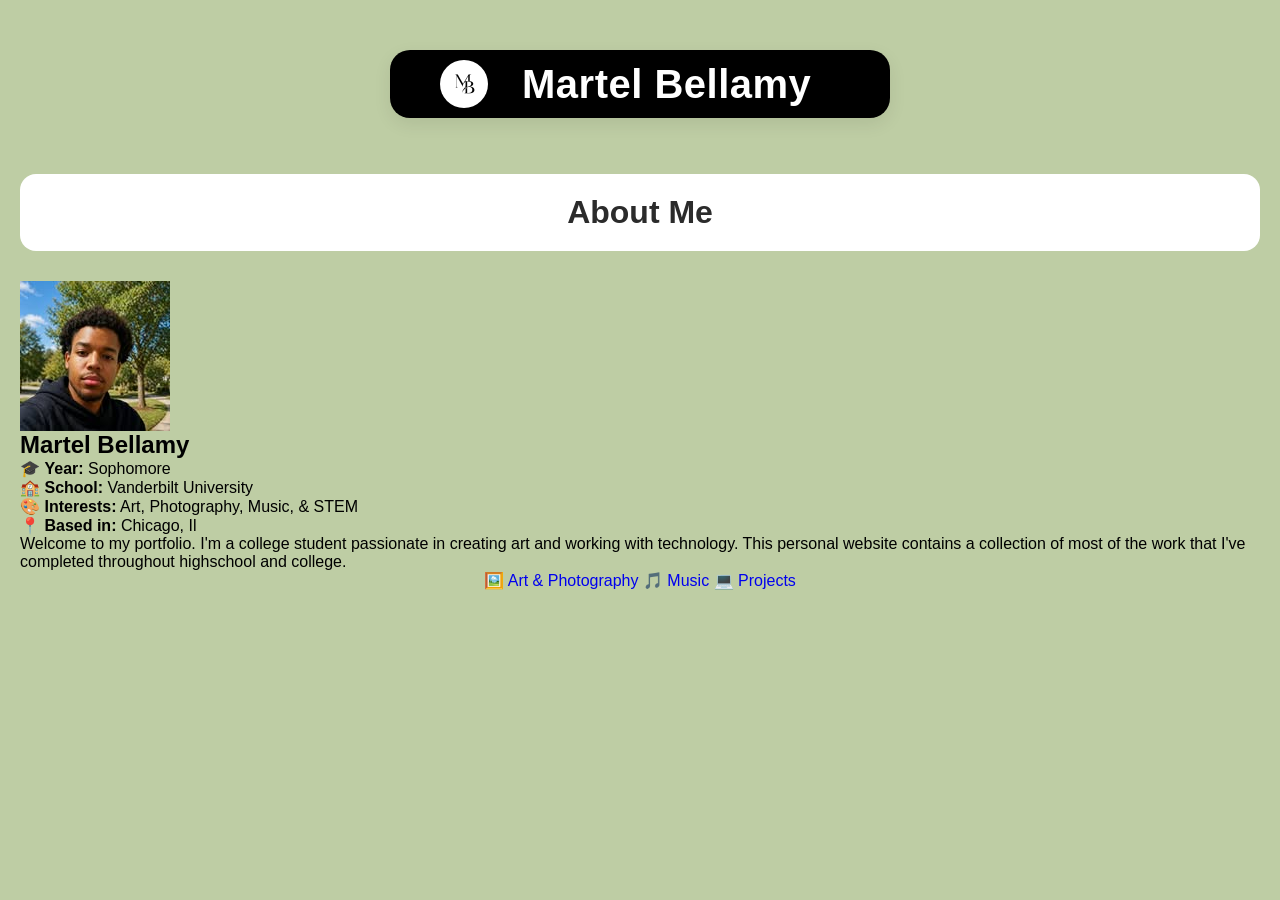
==== index.html @ 8ca3f4ce "Update index.html" ====
<!DOCTYPE html>
<html lang="en">
<head>
    <meta charset="UTF-8">
    <meta name="viewport" content="width=device-width, initial-scale=1.0">
    <title>My first website</title>
    <link rel="stylesheet" href="style.css">
</head>
<body>

    <header class="site-header">
        <div class="section-content header-content">
            <div class="brand-group">
                <a href="#" class="brand">
                    <div class="brand-mark">
                        <img src="/images/Initials.png" alt="Logo">
                    </div>
                    <h2 class="logo-text">Martel Bellamy</h2>
                </a>

                <nav class="navbar">
                    <ul class="nav-menu">
                        <li><a href="index.html" class="nav-link">Home</a></li>
                        <li><a href="art.html" class="nav-link">Art</a></li>
                        <li><a href="music.html" class="nav-link">Music</a></li>
                        <li><a href="stem.html" class="nav-link">Projects</a></li>
                    </ul>
                </nav>
            </div>
        </div>
    </header>

    <main>
        <h1>About Me</h1>

        <div class="about-card">
            <div class="about-photo-wrap">
                <img src="images/pfp.jpg" alt="Martel Bellamy" class="about-photo">
            </div>
            <div class="about-info">
                <h2 class="about-name">Martel Bellamy</h2>
                <ul class="about-facts">
                    <li>
                        <span class="fact-icon">🎓</span>
                        <span><strong>Year:</strong> Sophomore</span>
                    </li>
                    <li>
                        <span class="fact-icon">🏫</span>
                        <span><strong>School:</strong> Vanderbilt University</span>
                    </li>
                    <li>
                        <span class="fact-icon">🎨</span>
                        <span><strong>Interests:</strong> Art, Photography, Music, & STEM</span>
                    </li>
                    <li>
                        <span class="fact-icon">📍</span>
                        <span><strong>Based in:</strong> Chicago, Il</span>
                    </li>
                </ul>
                <p class="about-bio">
                    Welcome to my portfolio. I'm a college student passionate in creating art and working with technology. This personal website contains a collection of most of the work that I've completed throughout highschool and college.
                </p>
            </div>
        </div>

        <div class="about-links">
            <a href="art.html" class="about-pill">🖼️ Art & Photography</a>
            <a href="music.html" class="about-pill">🎵 Music</a>
            <a href="stem.html" class="about-pill">💻 Projects</a>
        </div>

    </main>

    <footer>
        
    </footer>
</body>
</html>
---- style.css ----
* {
    margin: 0;
    padding: 0;
    box-sizing: border-box;
    font-family: Arial, Helvetica, sans-serif;
}

:root {
    /* Colors */
    --white-color: #ffffff;
    --primary-color: #000000;
    --secondary-color: #c3c3c3;
    --header-bg: #f6f1e8;
    --nav-bg: #000000;
    --text-dark: #2b2b2b;
    --text-light: #fff;

    /* Font Sizes */
    --font-size-s: .95rem;
    --font-size-m: 1.12rem;
    --font-size-l: 1.5rem;
    --font-size-xl: 2rem;
    --font-size-xxl: 2.5rem;

    /* Border Radius */
    --border-radius-s: 8px;
    --border-radius-m: 20px;


    --site-max-width: 1300px;
}


/* Website Styles */
ul {
    list-style: none;
}

a {
    text-decoration: none;
}

img {
    display: block;
}

body {
    background: #becda4;
}

.section-content {
    width: min(100%, var(--site-max-width));
    margin: 0 auto;
    padding: 0 20px;
}

.site-header {
    position: sticky;
    top: 0;
    z-index: 1999;
}

.header-content {
    display: flex;
    justify-content: center;
    align-items: center;
    padding: 16px;
    padding-top: 50px;
}

.header-content,
.brand-group,
.brand {
    position: relative;
    z-index: 9999;
}



/*
NAV BAR AND BRAND
*/
.brand-group {
    position: relative;
    display: inline-flex;
    flex-direction: column;
    align-items: center;
    width: 500px;
}

/* Logo Styles */
.brand {
    display: flex;
    align-items: center;
    gap: 14px;
    padding: 10px 16px;
    background: var(--primary-color);
    border-radius: var(--border-radius-m);
    color: var(--text-light);
    box-shadow: 0 6px 18px rgba(0, 0, 0, 0.08);
    width: 100%;
    justify-content: space-between;
    padding-left: 50px;

    transition: transform 0.2s ease, box-shadow 0.2s ease;
    position: relative;
    z-index: 2;
}

.brand:hover {
    transform: translateY(-1px);
    box-shadow: 0 10px 24px rgba(0, 0, 0, 0.12);
}

.brand-mark {
    width: 48px;
    height: 48px;
    border-radius: 50%;
    background: rgb(255, 255, 255);
    display: flex;
    align-items: center;
    justify-content: center;
    overflow: hidden;
    flex-shrink: 0;
}

.brand-mark img {
    width: 32px;
    height: 32px;
    object-fit: contain;
}

.logo-text {
    padding-left: 20px;
    font-size: var(--font-size-xxl);
    font-weight: 700;
    letter-spacing: 0.5px;
    color: var(--text-light);
    white-space: nowrap;
    flex: 1;
}

/* Navigation Menu */
.navbar {
    position: absolute;
    top: calc(100% - 16px);
    left: 0%;
    width: 100%;
    z-index: 1;
}

.nav-menu {
    display: flex;
    flex-direction: column;
    align-items: center;
    gap: 8px;
    margin-top: 0;

    background: var(--nav-bg);
    padding: 22px 12px 12px;
    border-radius: 0 0 var(--border-radius-m) var(--border-radius-m);
    box-shadow: 0 8px 20px rgba(0, 0, 0, 0.15);

    opacity: 0;
    visibility: hidden;
    pointer-events: none;
    transform: translateY(-10px);
    transition: opacity 0.25s ease, transform 0.25s ease, visibility 0s linear 0.25s;
}

/* Nav Bar */
.brand-group:hover .nav-menu,
.brand-group:focus-within .nav-menu {
    opacity: 1;
    visibility: visible;
    pointer-events: auto;
    transform: translateY(0);
    transition-delay: 0s;
}

.nav-menu::before {
    display: none;
    visibility: hidden;
}

.nav-link {
    display: block;
    padding: 10px 16px;
    color: var(--white-color);
    font-size: var(--font-size-l);
    border-radius: 999px;
    justify-content: center;
    align-items: center;
    transition: background 0.25s ease, color 0.25s ease, transform 0.2s ease;
    width: 100%;
    white-space: nowrap;
}

.nav-link:hover {
    background: var(--secondary-color);
    color: var(--text-light);
    transform: translateY(-1px);
}

/* Page Styling */
main {
    padding: 40px 20px;
    display: flex;
    align-items: center;
    flex-direction: column;
}

h1 {
    margin-bottom:30px;
    color: var(--text-dark);
    background-color: #ffffff;
    border-radius: 16px;
    padding: 20px;
    width: min(100%, var(--site-max-width));
    text-align: center;
}

.pdiv {
    width: min(100%, var(--site-max-width));
    margin: 0 auto;
    column-count: 3;
    column-gap: 24px;
    padding: 0 20px;
    z-index: 1;
}

.arts {
    display: inline-block;
    width: 100%;
    margin: 0 0 24px;
    background: #f8f8f8;
    border-radius: 16px;
    padding: 16px;
    box-shadow: 0 4px 12px rgba(0, 0, 0, 0.08);
    break-inside: avoid;
    page-break-inside: avoid;
    transition: filter 0.3s ease;
}

.arts:hover {
    filter: brightness(70%);
}

.arts h3 {
    margin: 0 0 12px;
    color: white;
    font-size: 1.5rem;
    text-align: left;
    background: rgba(0, 0, 0, 0.4);
    padding: 8px 12px;
    border-radius: 8px;
    text-align: center;
}

.photography {
    width: 100%;
    height: auto;
    display: block;
    border-radius: 12px;
}

.artwork {
    width: 100%;
    height: auto;
    display: block;
    border-radius: 12px;
}

/*Light Box */
.lightbox {
    position: fixed;
    inset: 0;
    background: rgba(0, 0, 0, 0.85);
    display: none;
    align-items: center;
    justify-content: center;
    z-index: 2000;
    padding: 20px;
}

.lightbox.active {
    display: flex;
}

.lightbox-image {
    max-width: 80vw;
    max-height: 80vh;
    object-fit: contain;
    border-radius: 12px;
    box-shadow: 0 8px 30px rgba(0, 0, 0, 0.5);
    background: white;
}

.lightbox-image[alt="Upper Lower"] {
    transform: scale(2);
}

.lightbox-close {
    position: absolute;
    top: 20px;
    right: 20px;
    border: none;
    background: rgba(255, 255, 255, 0.15);
    color: white;
    font-size: 2rem;
    width: 44px;
    height: 44px;
    border-radius: 50%;
    cursor: pointer;
    line-height: 1;
}

.lightbox-nav {
    position: absolute;
    top: 50%;
    transform: translateY(-50%);
    border: none;
    background: rgba(255, 255, 255, 0.15);
    color: white;
    font-size: 2.5rem;
    width: 48px;
    height: 48px;
    border-radius: 50%;
    cursor: pointer;
    line-height: 1;
}

.lightbox-prev {
    left: 40px;
}

.lightbox-next {
    right: 40px;
}

.lightbox-close:hover,
.lightbox-nav:hover {
    background: rgba(255, 255, 255, 0.28);
}
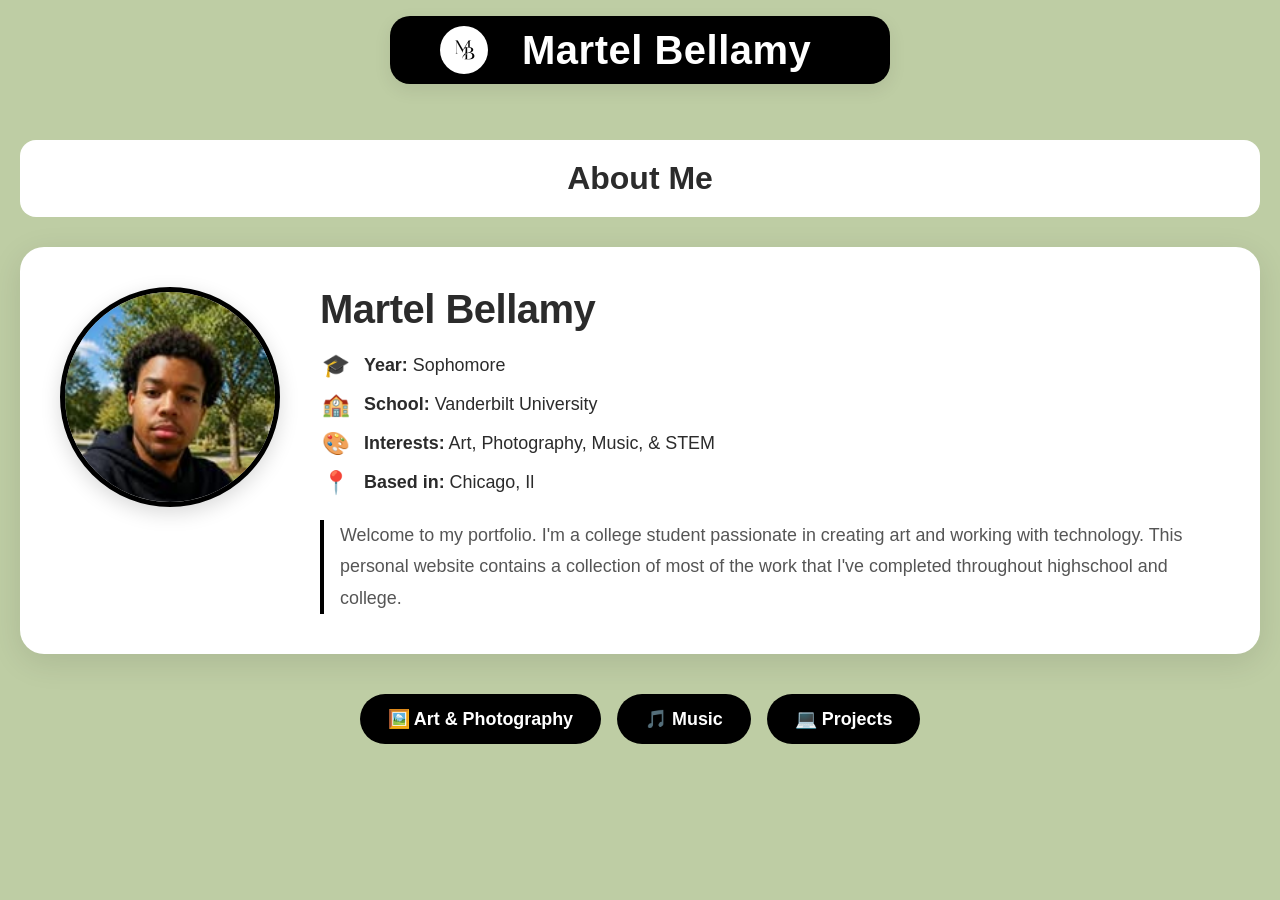
==== commit 304f0c11: "Update index.html" ====
--- a/index.html
+++ b/index.html
@@ -74,5 +74,6 @@
     <footer>
         
     </footer>
+    <script src="script.js"></script>
 </body>
 </html>
--- a/style.css
+++ b/style.css
@@ -58,6 +58,18 @@
     position: sticky;
     top: 0;
     z-index: 1999;
+    overflow: visible; /* keep dropdown visible */
+}
+
+/* Invisible hover-bridge: fills gap between brand pill and dropdown menu */
+.brand-group::after {
+    content: '';
+    position: absolute;
+    top: 100%;
+    left: 0;
+    width: 100%;
+    height: 16px; /* matches the -16px offset of .navbar top */
+    background: transparent;
 }
 
 .header-content {
@@ -65,7 +77,6 @@
     justify-content: center;
     align-items: center;
     padding: 16px;
-    padding-top: 50px;
 }
 
 .header-content,
@@ -74,7 +85,6 @@
     position: relative;
     z-index: 9999;
 }
-
 
 
 /*
@@ -86,6 +96,7 @@
     flex-direction: column;
     align-items: center;
     width: 500px;
+    height: fit-content; /* hover zone = brand pill only, not the dropdown below */
 }
 
 /* Logo Styles */
@@ -147,6 +158,7 @@
     left: 0%;
     width: 100%;
     z-index: 1;
+    pointer-events: none;
 }
 
 .nav-menu {
@@ -168,21 +180,15 @@
     transition: opacity 0.25s ease, transform 0.25s ease, visibility 0s linear 0.25s;
 }
 
-/* Nav Bar */
-.brand-group:hover .nav-menu,
-.brand-group:focus-within .nav-menu {
+.nav-menu.open {
     opacity: 1;
     visibility: visible;
     pointer-events: auto;
     transform: translateY(0);
-    transition-delay: 0s;
-}
-
-.nav-menu::before {
-    display: none;
-    visibility: hidden;
-}
-
+    transition: opacity 0.25s ease, transform 0.25s ease, visibility 0s linear 0s;
+}
+
+/* Nav Bar — only reveal when hovering the brand pill (brand-group height = brand pill only) */
 .nav-link {
     display: block;
     padding: 10px 16px;
@@ -341,4 +347,122 @@
 .lightbox-close:hover,
 .lightbox-nav:hover {
     background: rgba(255, 255, 255, 0.28);
-}+}
+
+/* =====================
+   ABOUT / INDEX PAGE
+   ===================== */
+
+.about-card {
+    display: flex;
+    gap: 40px;
+    align-items: flex-start;
+    background: #ffffff;
+    border-radius: 24px;
+    padding: 40px;
+    width: min(100%, var(--site-max-width));
+    box-shadow: 0 8px 32px rgba(0,0,0,0.10);
+    margin-bottom: 32px;
+}
+
+.about-photo-wrap {
+    flex-shrink: 0;
+    width: 220px;
+    height: 220px;
+    border-radius: 50%;
+    overflow: hidden;
+    border: 5px solid var(--primary-color);
+    box-shadow: 0 6px 20px rgba(0,0,0,0.15);
+    background: var(--secondary-color);
+}
+
+.about-photo {
+    width: 100%;
+    height: 100%;
+    object-fit: cover;
+}
+
+.about-info {
+    flex: 1;
+}
+
+.about-name {
+    font-size: var(--font-size-xxl);
+    font-weight: 800;
+    color: var(--text-dark);
+    margin-bottom: 20px;
+    letter-spacing: -0.5px;
+}
+
+.about-facts {
+    list-style: none;
+    display: flex;
+    flex-direction: column;
+    gap: 12px;
+    margin-bottom: 24px;
+}
+
+.about-facts li {
+    display: flex;
+    align-items: center;
+    gap: 12px;
+    font-size: var(--font-size-m);
+    color: var(--text-dark);
+}
+
+.fact-icon {
+    font-size: 1.4rem;
+    width: 32px;
+    text-align: center;
+    flex-shrink: 0;
+}
+
+.about-bio {
+    font-size: var(--font-size-m);
+    color: #555;
+    line-height: 1.75;
+    border-left: 4px solid var(--primary-color);
+    padding-left: 16px;
+}
+
+.about-links {
+    display: flex;
+    gap: 16px;
+    flex-wrap: wrap;
+    justify-content: center;
+    margin-top: 8px;
+    z-index: 2;
+}
+
+.about-pill {
+    display: inline-block;
+    padding: 14px 28px;
+    background: var(--primary-color);
+    color: var(--text-light);
+    border-radius: 999px;
+    font-size: var(--font-size-m);
+    font-weight: 600;
+    transition: transform 0.2s ease, background 0.2s ease;
+}
+
+.about-pill:hover {
+    transform: translateY(-3px);
+    background: #333;
+}
+
+@media (max-width: 640px) {
+    .about-card {
+        flex-direction: column;
+        align-items: center;
+        text-align: center;
+        padding: 28px 20px;
+    }
+
+    .about-facts li {
+        justify-content: center;
+    }
+
+    .about-bio {
+        text-align: left;
+    }
+}
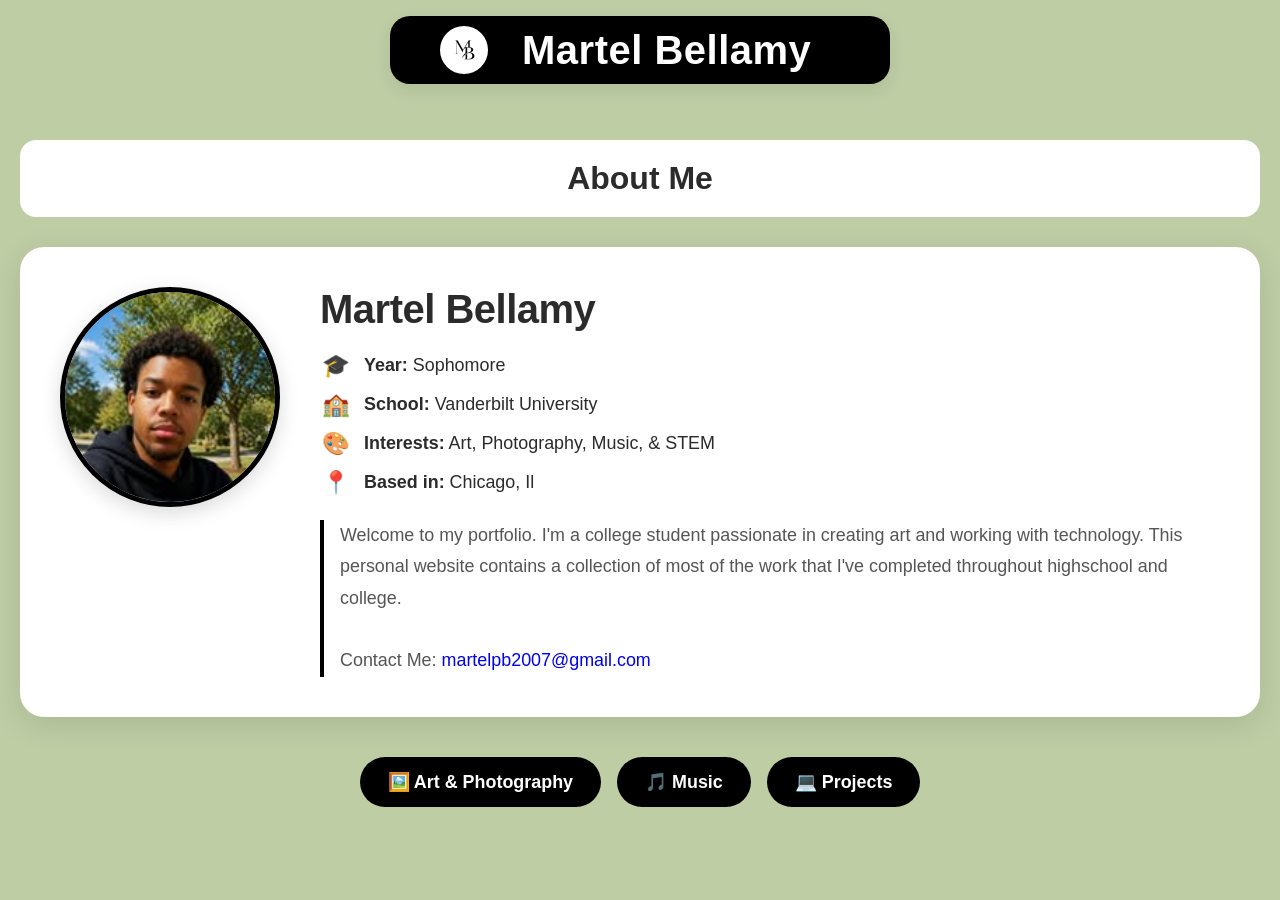
==== commit 5b542500: "Update index.html" ====
--- a/index.html
+++ b/index.html
@@ -11,12 +11,12 @@
     <header class="site-header">
         <div class="section-content header-content">
             <div class="brand-group">
-                <a href="#" class="brand">
+                <span class="brand">
                     <div class="brand-mark">
                         <img src="/images/Initials.png" alt="Logo">
                     </div>
                     <h2 class="logo-text">Martel Bellamy</h2>
-                </a>
+                </span>
 
                 <nav class="navbar">
                     <ul class="nav-menu">
@@ -59,6 +59,8 @@
                 </ul>
                 <p class="about-bio">
                     Welcome to my portfolio. I'm a college student passionate in creating art and working with technology. This personal website contains a collection of most of the work that I've completed throughout highschool and college.
+
+                    <br><br>Contact Me: <a href="mailto:martelpb2007@gmail.com" target="_blank" title="Send an email">martelpb2007@gmail.com</a>
                 </p>
             </div>
         </div>
--- a/style.css
+++ b/style.css
@@ -42,6 +42,8 @@
 
 img {
     display: block;
+    max-width: 100%;
+    height: auto;
 }
 
 body {
@@ -95,7 +97,7 @@
     display: inline-flex;
     flex-direction: column;
     align-items: center;
-    width: 500px;
+    width: min(100%, 500px);
     height: fit-content; /* hover zone = brand pill only, not the dropdown below */
 }
 
@@ -143,12 +145,13 @@
 
 .logo-text {
     padding-left: 20px;
-    font-size: var(--font-size-xxl);
+    font-size: clamp(1.1rem, 4vw, 2.5rem);
     font-weight: 700;
     letter-spacing: 0.5px;
     color: var(--text-light);
-    white-space: nowrap;
+    white-space: normal;
     flex: 1;
+    line-height: 1.1;
 }
 
 /* Navigation Menu */
@@ -193,7 +196,7 @@
     display: block;
     padding: 10px 16px;
     color: var(--white-color);
-    font-size: var(--font-size-l);
+    font-size: clamp(1rem, 3.5vw, 1.5rem);
     border-radius: 999px;
     justify-content: center;
     align-items: center;
@@ -227,6 +230,7 @@
 }
 
 .pdiv {
+    column-count: 3;
     width: min(100%, var(--site-max-width));
     margin: 0 auto;
     column-count: 3;
@@ -300,10 +304,6 @@
     border-radius: 12px;
     box-shadow: 0 8px 30px rgba(0, 0, 0, 0.5);
     background: white;
-}
-
-.lightbox-image[alt="Upper Lower"] {
-    transform: scale(2);
 }
 
 .lightbox-close {
@@ -443,6 +443,7 @@
     font-size: var(--font-size-m);
     font-weight: 600;
     transition: transform 0.2s ease, background 0.2s ease;
+    text-align: center;
 }
 
 .about-pill:hover {
@@ -466,3 +467,141 @@
         text-align: left;
     }
 }
+
+
+/* ===== Mobile / tablet responsive fixes ===== */
+
+/* Tablet */
+@media (max-width: 900px) {
+    .pdiv {
+        column-count: 2;
+        column-gap: 18px;
+        padding: 0 16px;
+    }
+
+    .about-card {
+        padding: 28px;
+        gap: 24px;
+    }
+}
+
+/* Phone */
+@media (max-width: 640px) {
+    .section-content {
+        padding: 0 12px;
+    }
+
+    .header-content {
+        padding: 10px 12px;
+    }
+
+    .site-header {
+        z-index: 999;
+    }
+
+    .brand-group {
+        width: 100%;
+    }
+
+    .brand {
+        padding: 10px 12px;
+        padding-left: 14px;
+        gap: 10px;
+    }
+
+    .brand-mark {
+        width: 40px;
+        height: 40px;
+    }
+
+    .brand-mark img {
+        width: 26px;
+        height: 26px;
+    }
+
+    .logo-text {
+        font-size: 1.05rem;
+        padding-left: 0;
+    }
+
+    .navbar {
+        width: 100%;
+    }
+
+    .nav-menu {
+        width: 100%;
+        padding: 16px 10px 10px;
+        gap: 6px;
+    }
+
+    .nav-link {
+        width: 100%;
+        padding: 12px 14px;
+        font-size: 1rem;
+    }
+
+    main {
+        padding: 24px 12px 32px;
+    }
+
+    h1 {
+        padding: 14px;
+        font-size: 1.3rem;
+        margin-bottom: 18px;
+    }
+
+    .pdiv {
+        column-count: 1;
+        padding: 0 12px;
+        column-gap: 0;
+    }
+
+    .arts {
+        margin-bottom: 18px;
+        padding: 12px;
+    }
+
+    .arts h3 {
+        font-size: 1.05rem;
+        padding: 7px 10px;
+    }
+
+    .about-links {
+        flex-direction: column;
+        width: 100%;
+        gap: 12px;
+        margin-top: 18px;
+    }
+
+    .about-pill {
+        width: 100%;
+        padding: 14px 18px;
+    }
+
+    .about-card {
+        flex-direction: column;
+        align-items: center;
+        text-align: center;
+        padding: 22px 16px;
+        gap: 18px;
+    }
+
+    .about-photo-wrap {
+        width: 160px;
+        height: 160px;
+    }
+
+    .about-name {
+        font-size: 1.8rem;
+    }
+
+    .about-facts li {
+        justify-content: center;
+        font-size: 1rem;
+    }
+
+    .about-bio {
+        font-size: 1rem;
+        text-align: left;
+    }
+}
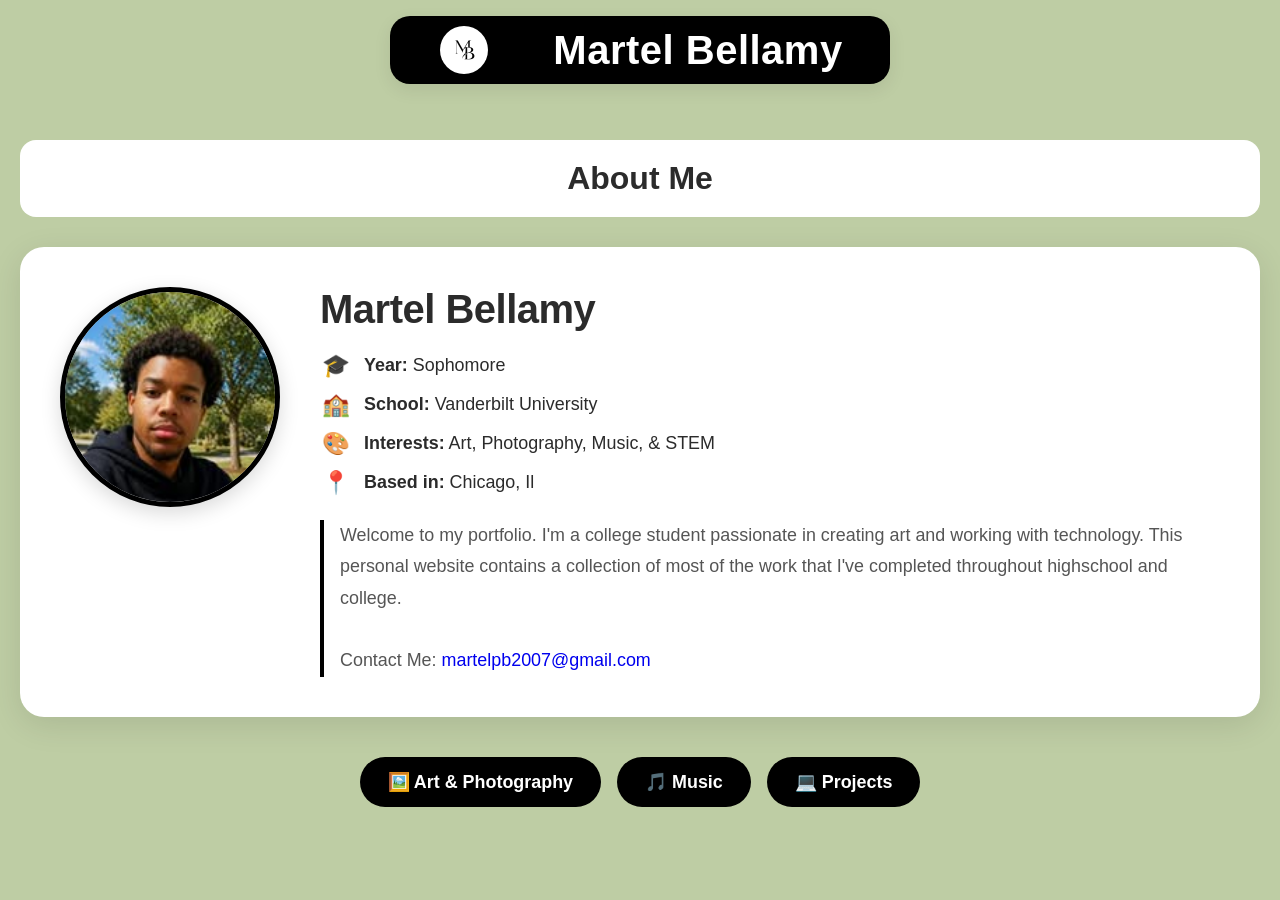
==== commit 3688ef42: "Update index.html" ====
--- a/index.html
+++ b/index.html
@@ -11,12 +11,12 @@
     <header class="site-header">
         <div class="section-content header-content">
             <div class="brand-group">
-                <span class="brand">
+                <button type="button" class="brand" aria-expanded="false">
                     <div class="brand-mark">
                         <img src="/images/Initials.png" alt="Logo">
                     </div>
                     <h2 class="logo-text">Martel Bellamy</h2>
-                </span>
+                </button>
 
                 <nav class="navbar">
                     <ul class="nav-menu">
--- a/style.css
+++ b/style.css
@@ -118,6 +118,12 @@
     transition: transform 0.2s ease, box-shadow 0.2s ease;
     position: relative;
     z-index: 2;
+
+    border: none;
+    cursor: pointer;
+    touch-action: manipulation;
+    appearance: none;
+    -webkit-appearance: none;
 }
 
 .brand:hover {
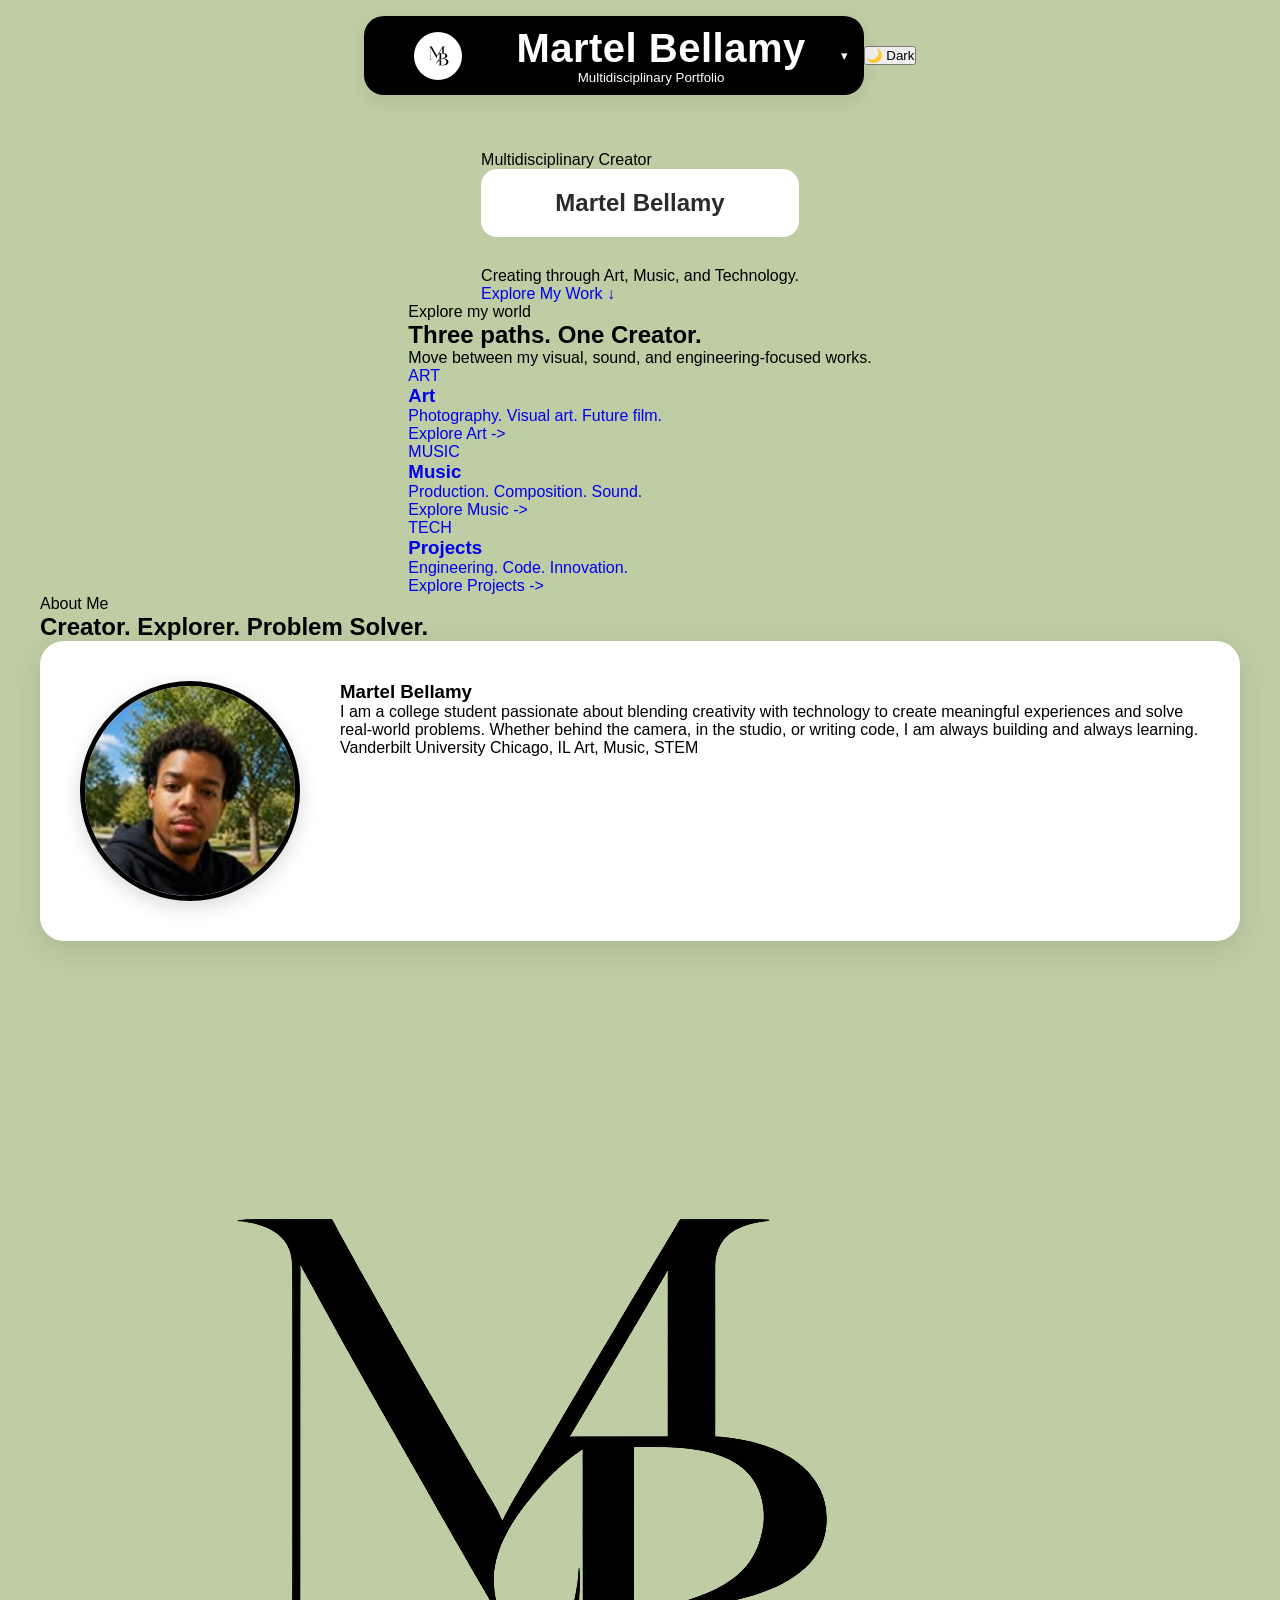
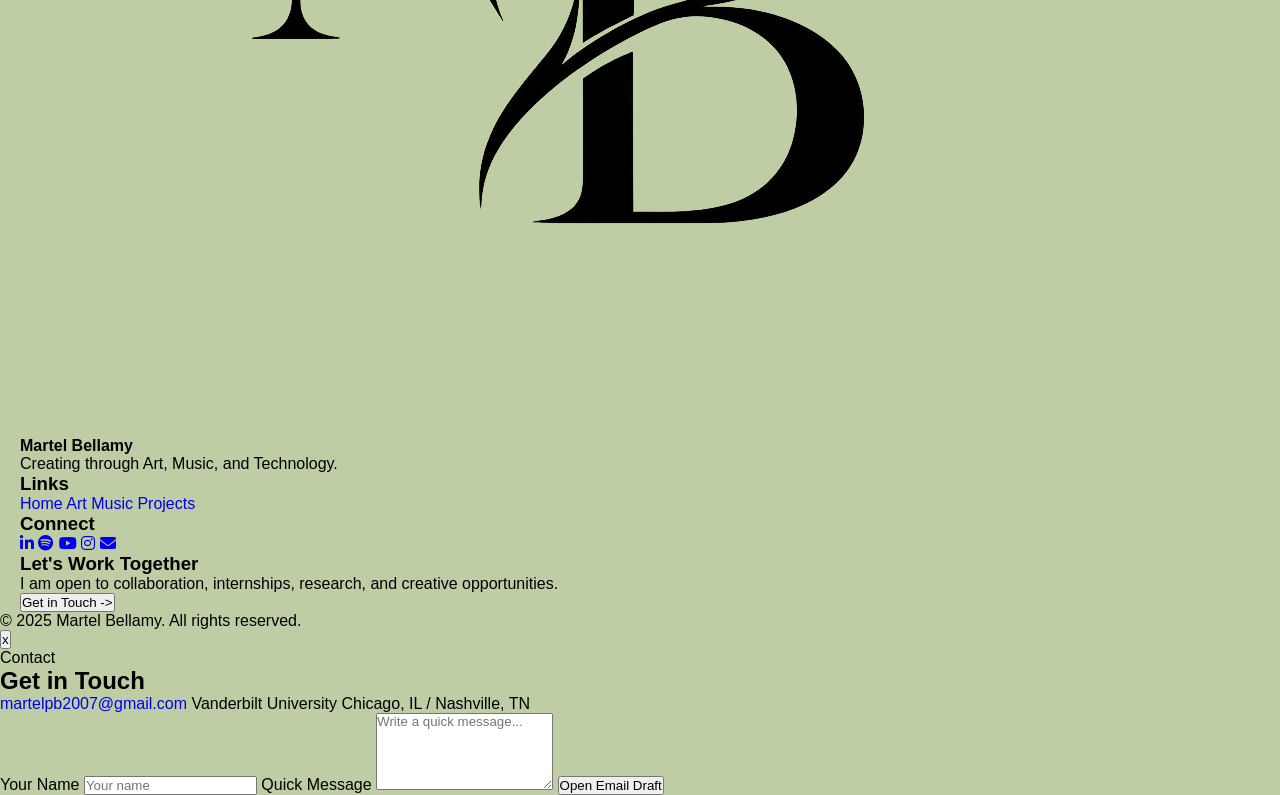
==== commit b1464d4e: "Update index.html" ====
--- a/index.html
+++ b/index.html
@@ -3,79 +3,216 @@
 <head>
     <meta charset="UTF-8">
     <meta name="viewport" content="width=device-width, initial-scale=1.0">
-    <title>My first website</title>
+    <title>Martel Bellamy | Portfolio</title>
     <link rel="stylesheet" href="style.css">
+    <link rel="stylesheet" href="https://cdnjs.cloudflare.com/ajax/libs/font-awesome/6.5.2/css/all.min.css">
 </head>
-<body>
+<body class="home-page">
 
     <header class="site-header">
         <div class="section-content header-content">
             <div class="brand-group">
-                <button type="button" class="brand" aria-expanded="false">
+                <button type="button" class="brand" aria-expanded="false" aria-label="Open site navigation">
                     <div class="brand-mark">
-                        <img src="/images/Initials.png" alt="Logo">
-                    </div>
-                    <h2 class="logo-text">Martel Bellamy</h2>
+                        <img src="images/Initials.png" alt="Martel Bellamy logo">
+                    </div>
+                    <span class="brand-copy">
+                        <span class="logo-text">Martel Bellamy</span>
+                        <span class="brand-subtext">Multidisciplinary Portfolio</span>
+                    </span>
+                    <span class="brand-chevron" aria-hidden="true">▾</span>
                 </button>
 
-                <nav class="navbar">
+                <nav class="navbar" aria-label="Primary navigation">
                     <ul class="nav-menu">
                         <li><a href="index.html" class="nav-link">Home</a></li>
-                        <li><a href="art.html" class="nav-link">Art</a></li>
-                        <li><a href="music.html" class="nav-link">Music</a></li>
+                        <li class="nav-family"><a href="art.html" class="nav-link">Art</a><div class="nav-supplements"><a href="visual-library.html">Visual Library</a><a href="film-library.html">Films</a></div></li>
+                        <li class="nav-family"><a href="music.html" class="nav-link">Music</a><div class="nav-supplements"><a href="music-library.html">Library</a><a href="music-videos.html">Videos</a></div></li>
                         <li><a href="stem.html" class="nav-link">Projects</a></li>
                     </ul>
                 </nav>
             </div>
+
+            <div class="header-actions">
+                <button type="button" id="themeToggle" class="theme-toggle" aria-label="Toggle dark mode" aria-pressed="false">
+                    <span class="theme-toggle-icon" aria-hidden="true">🌙</span>
+                    <span class="theme-toggle-text">Dark</span>
+                </button>
+            </div>
         </div>
     </header>
 
-    <main>
-        <h1>About Me</h1>
-
-        <div class="about-card">
-            <div class="about-photo-wrap">
-                <img src="images/pfp.jpg" alt="Martel Bellamy" class="about-photo">
-            </div>
-            <div class="about-info">
-                <h2 class="about-name">Martel Bellamy</h2>
-                <ul class="about-facts">
-                    <li>
-                        <span class="fact-icon">🎓</span>
-                        <span><strong>Year:</strong> Sophomore</span>
-                    </li>
-                    <li>
-                        <span class="fact-icon">🏫</span>
-                        <span><strong>School:</strong> Vanderbilt University</span>
-                    </li>
-                    <li>
-                        <span class="fact-icon">🎨</span>
-                        <span><strong>Interests:</strong> Art, Photography, Music, & STEM</span>
-                    </li>
-                    <li>
-                        <span class="fact-icon">📍</span>
-                        <span><strong>Based in:</strong> Chicago, Il</span>
-                    </li>
-                </ul>
-                <p class="about-bio">
-                    Welcome to my portfolio. I'm a college student passionate in creating art and working with technology. This personal website contains a collection of most of the work that I've completed throughout highschool and college.
-
-                    <br><br>Contact Me: <a href="mailto:martelpb2007@gmail.com" target="_blank" title="Send an email">martelpb2007@gmail.com</a>
-                </p>
+    <main class="home-main">
+        <section class="home-hero" id="hero" aria-label="Portfolio introduction">
+            <div class="hero-bg" aria-hidden="true">
+                <span class="hero-orb orb-one"></span>
+                <span class="hero-orb orb-two"></span>
+                <span class="hero-orb orb-three"></span>
+            </div>
+
+            <div class="hero-inner section-content reveal-on-scroll">
+                <p class="hero-eyebrow">Multidisciplinary Creator</p>
+                <h1 class="hero-title">Martel Bellamy</h1>
+                <p class="hero-tagline">Creating through <span>Art</span>, <span>Music</span>, and <span>Technology</span>.</p>
+                <a href="#featured-pathways" class="hero-button">Explore My Work <span aria-hidden="true">↓</span></a>
+            </div>
+        </section>
+
+        <section class="home-section pathway-section" id="featured-pathways">
+            <div class="section-content compact-center reveal-on-scroll">
+                <p class="section-kicker">Explore my world</p>
+                <h2 class="section-title">Three paths. One Creator.</h2>
+                <p class="section-intro">Move between my visual, sound, and engineering-focused works.</p>
+
+                <div class="pathway-grid">
+                    <a class="pathway-card art-card" href="art.html">
+                        <div class="pathway-image"></div>
+                        <span class="card-icon">ART</span>
+                        <h3>Art</h3>
+                        <p>Photography. Visual art. Future film.</p>
+                        <span class="pathway-link">Explore Art -></span>
+                    </a>
+
+                    <a class="pathway-card music-card" href="music.html">
+                        <div class="pathway-image"></div>
+                        <span class="card-icon">MUSIC</span>
+                        <h3>Music</h3>
+                        <p>Production. Composition. Sound.</p>
+                        <span class="pathway-link">Explore Music -></span>
+                    </a>
+
+                    <a class="pathway-card project-card" href="stem.html">
+                        <div class="pathway-image"></div>
+                        <span class="card-icon">TECH</span>
+                        <h3>Projects</h3>
+                        <p>Engineering. Code. Innovation.</p>
+                        <span class="pathway-link">Explore Projects -></span>
+                    </a>
+                </div>
+
+                <!-- <div class="featured-work">
+                    <p class="section-kicker">Featured Work</p>
+                    <div class="featured-grid">
+                        <a class="feature-tile photo-feature" href="art.html">
+                            <span>Featured Photo</span>
+                            <strong>Golden Turn</strong>
+                        </a>
+                        <a class="feature-tile music-feature" href="music.html">
+                            <span>Featured Track</span>
+                            <strong>Coming Soon</strong>
+                        </a>
+                        <a class="feature-tile project-feature" href="stem.html">
+                            <span>Featured Project</span>
+                            <strong>Portfolio Website</strong>
+                        </a>
+                    </div>
+                </div> -->
+            </div>
+        </section>
+
+        <section class="home-section about-section" id="about">
+            <div class="section-content compact-center reveal-on-scroll">
+                <p class="section-kicker">About Me</p>
+                <h2 class="section-title">Creator. Explorer. Problem Solver.</h2>
+                <div class="about-card cinematic-card">
+                    <div class="about-photo-wrap">
+                        <img src="images/pfp.jpg" alt="Martel Bellamy" class="about-photo">
+                    </div>
+                    <div class="about-info">
+                        <h3>Martel Bellamy</h3>
+                        <p>I am a college student passionate about blending creativity with technology to create meaningful experiences and solve real-world problems. Whether behind the camera, in the studio, or writing code, I am always building and always learning.</p>
+                        <div class="about-facts-row">
+                            <span>Vanderbilt University</span>
+                            <span>Chicago, IL</span>
+                            <span>Art, Music, STEM</span>
+                        </div>
+                    </div>
+                </div>
+            </div>
+        </section>
+    </main>
+
+    <footer class="site-footer">
+        <div class="section-content footer-grid">
+            <div class="footer-brand">
+                <div class="footer-logo-row">
+                    <img src="images/Initials.png" alt="Martel Bellamy logo">
+                    <strong>Martel Bellamy</strong>
+                </div>
+                <p>Creating through Art, Music, and Technology.</p>
+            </div>
+
+            <div class="footer-column">
+                <h3>Links</h3>
+                <a href="index.html">Home</a>
+                <a href="art.html">Art</a>
+                <a href="music.html">Music</a>
+                <a href="stem.html">Projects</a>
+            </div>
+
+            <div class="footer-column">
+                <h3>Connect</h3>
+                <div class="social-lineup" aria-label="Social media links">
+                    <!-- <a href="#" class="social-icon" data-social="BandLab" aria-label="BandLab">
+                        <i class="fa-solid fa-wave-square" aria-hidden="true"></i>
+                    </a> -->
+                    <a href="https://www.linkedin.com/in/martelbellamy/" class="social-icon" data-social="LinkedIn" aria-label="LinkedIn">
+                        <i class="fa-brands fa-linkedin-in" aria-hidden="true"></i>
+                    </a>
+                    <a href="https://open.spotify.com/user/31jhhdififpmprruqsgvi52bbqtm" class="social-icon" data-social="Spotify" aria-label="Spotify">
+                        <i class="fa-brands fa-spotify" aria-hidden="true"></i>
+                    </a>
+                    <!-- <a href="#" class="social-icon" data-social="SoundCloud" aria-label="SoundCloud">
+                        <i class="fa-brands fa-soundcloud" aria-hidden="true"></i>
+                    </a> -->
+                    <a href="https://www.youtube.com/@tarrouz3r7" class="social-icon" data-social="YouTube" aria-label="YouTube">
+                        <i class="fa-brands fa-youtube" aria-hidden="true"></i>
+                    </a>
+                    <!-- <a href="#" class="social-icon" data-social="Bandcamp" aria-label="Bandcamp">
+                        <i class="fa-brands fa-bandcamp" aria-hidden="true"></i>
+                    </a> -->
+                    <a href="https://www.instagram.com/mteezy07.02/" class="social-icon" data-social="Instagram" aria-label="Instagram">
+                        <i class="fa-brands fa-instagram" aria-hidden="true"></i>
+                    </a>
+                    <!-- <a href="#" class="social-icon" data-social="GitHub" aria-label="GitHub">
+                        <i class="fa-brands fa-github" aria-hidden="true"></i>
+                    </a> -->
+                    <a href="mailto:martelpb2007@gmail.com" class="social-icon" data-social="Email" aria-label="Email">
+                        <i class="fa-solid fa-envelope" aria-hidden="true"></i>
+                    </a>
+                </div>
+            </div>
+
+            <div class="footer-column footer-contact">
+                <h3>Let's Work Together</h3>
+                <p>I am open to collaboration, internships, research, and creative opportunities.</p>
+                <button type="button" class="text-link-button" data-open-contact>Get in Touch -></button>
             </div>
         </div>
-
-        <div class="about-links">
-            <a href="art.html" class="about-pill">🖼️ Art & Photography</a>
-            <a href="music.html" class="about-pill">🎵 Music</a>
-            <a href="stem.html" class="about-pill">💻 Projects</a>
-        </div>
-
-    </main>
-
-    <footer>
-        
+        <p class="footer-bottom">© 2025 Martel Bellamy. All rights reserved.</p>
     </footer>
+
+    <div class="contact-modal" id="contactModal" aria-hidden="true">
+        <div class="contact-backdrop" data-close-contact></div>
+        <section class="contact-dialog" role="dialog" aria-modal="true" aria-labelledby="contactTitle">
+            <button type="button" class="modal-close" data-close-contact aria-label="Close contact box">x</button>
+            <p class="section-kicker">Contact</p>
+            <h2 id="contactTitle">Get in Touch</h2>
+            <div class="contact-list">
+                <a href="mailto:martelpb2007@gmail.com">martelpb2007@gmail.com</a>
+                <span>Vanderbilt University</span>
+                <span>Chicago, IL / Nashville, TN</span>
+            </div>
+            <form class="quick-email-form" id="quickEmailForm">
+                <label for="emailName">Your Name</label>
+                <input id="emailName" name="name" type="text" placeholder="Your name">
+                <label for="emailMessage">Quick Message</label>
+                <textarea id="emailMessage" name="message" rows="5" placeholder="Write a quick message..."></textarea>
+                <button type="submit" class="modal-send">Open Email Draft</button>
+            </form>
+        </section>
+    </div>
+
     <script src="script.js"></script>
 </body>
 </html>
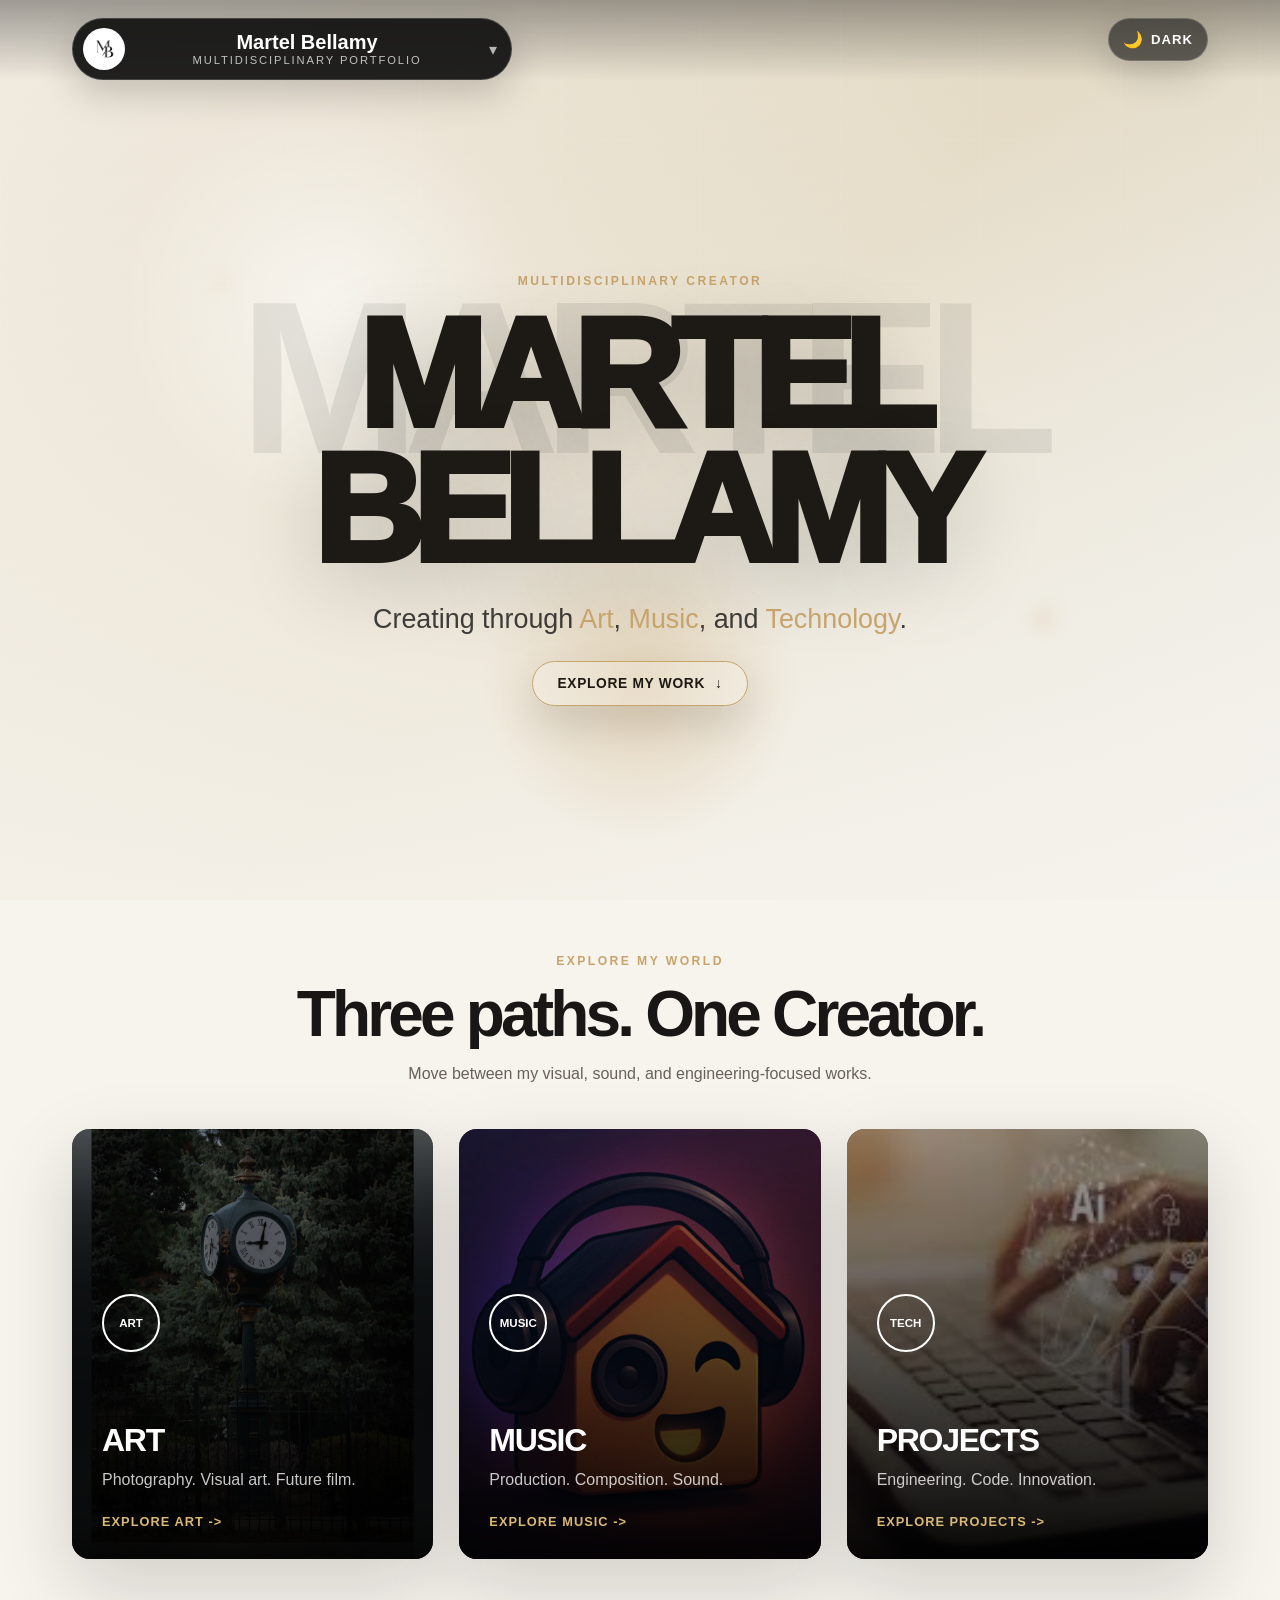
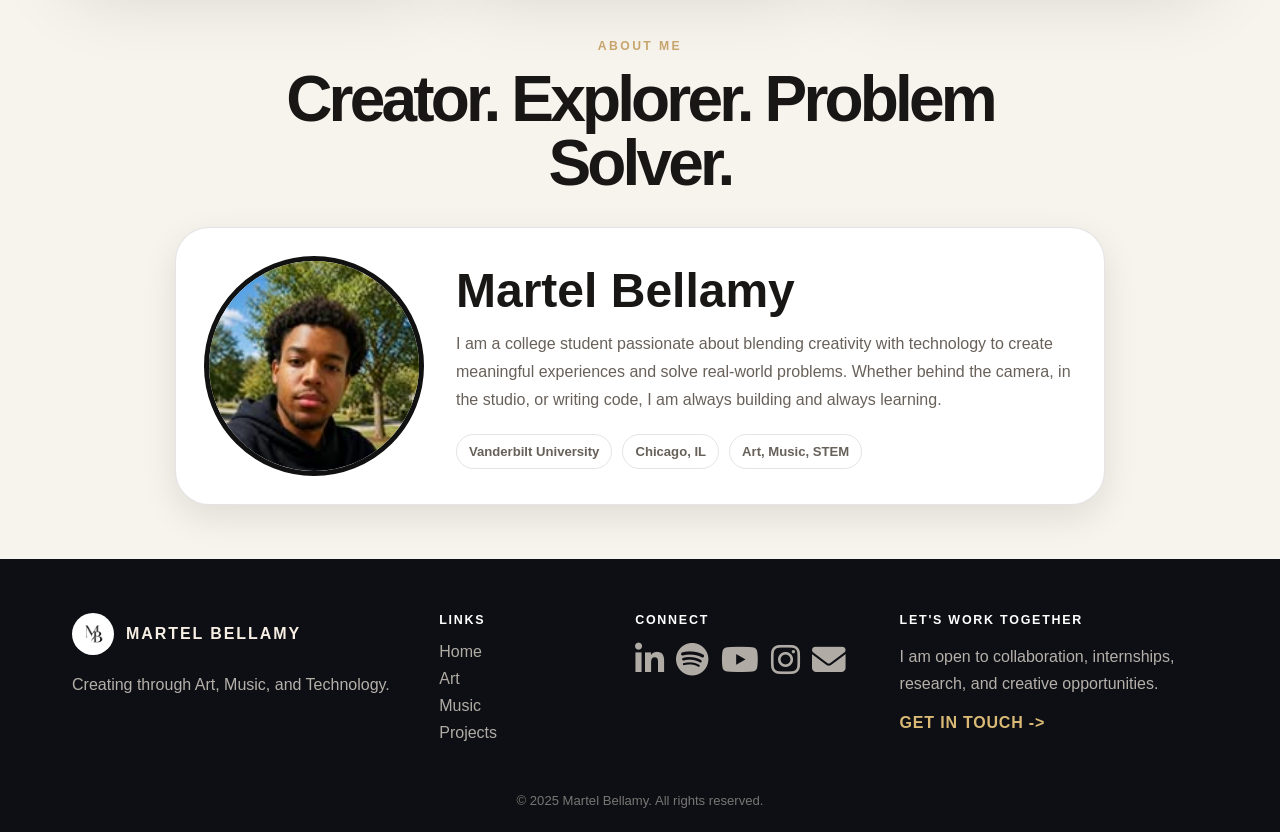
==== commit a746f27b: "Update index.html" ====
--- a/index.html
+++ b/index.html
@@ -156,28 +156,28 @@
                     <!-- <a href="#" class="social-icon" data-social="BandLab" aria-label="BandLab">
                         <i class="fa-solid fa-wave-square" aria-hidden="true"></i>
                     </a> -->
-                    <a href="https://www.linkedin.com/in/martelbellamy/" class="social-icon" data-social="LinkedIn" aria-label="LinkedIn">
+                    <a href="https://www.linkedin.com/in/martelbellamy/" target="_blank" class="social-icon" data-social="LinkedIn" aria-label="LinkedIn">
                         <i class="fa-brands fa-linkedin-in" aria-hidden="true"></i>
                     </a>
-                    <a href="https://open.spotify.com/user/31jhhdififpmprruqsgvi52bbqtm" class="social-icon" data-social="Spotify" aria-label="Spotify">
+                    <a href="https://open.spotify.com/user/31jhhdififpmprruqsgvi52bbqtm" target="_blank" class="social-icon" data-social="Spotify" aria-label="Spotify">
                         <i class="fa-brands fa-spotify" aria-hidden="true"></i>
                     </a>
                     <!-- <a href="#" class="social-icon" data-social="SoundCloud" aria-label="SoundCloud">
                         <i class="fa-brands fa-soundcloud" aria-hidden="true"></i>
                     </a> -->
-                    <a href="https://www.youtube.com/@tarrouz3r7" class="social-icon" data-social="YouTube" aria-label="YouTube">
+                    <a href="https://www.youtube.com/@tarrouz3r7" target="_blank" class="social-icon" data-social="YouTube" aria-label="YouTube">
                         <i class="fa-brands fa-youtube" aria-hidden="true"></i>
                     </a>
                     <!-- <a href="#" class="social-icon" data-social="Bandcamp" aria-label="Bandcamp">
                         <i class="fa-brands fa-bandcamp" aria-hidden="true"></i>
                     </a> -->
-                    <a href="https://www.instagram.com/mteezy07.02/" class="social-icon" data-social="Instagram" aria-label="Instagram">
+                    <a href="https://www.instagram.com/mteezy07.02/" target="_blank" class="social-icon" data-social="Instagram" aria-label="Instagram">
                         <i class="fa-brands fa-instagram" aria-hidden="true"></i>
                     </a>
                     <!-- <a href="#" class="social-icon" data-social="GitHub" aria-label="GitHub">
                         <i class="fa-brands fa-github" aria-hidden="true"></i>
                     </a> -->
-                    <a href="mailto:martelpb2007@gmail.com" class="social-icon" data-social="Email" aria-label="Email">
+                    <a href="mailto:martelpb2007@gmail.com" target="_blank" class="social-icon" data-social="Email" aria-label="Email">
                         <i class="fa-solid fa-envelope" aria-hidden="true"></i>
                     </a>
                 </div>
--- a/style.css
+++ b/style.css
@@ -2,612 +2,2383 @@
     margin: 0;
     padding: 0;
     box-sizing: border-box;
+}
+
+:root {
+    --bg: #f7f4ee;
+    --bg-2: #fffaf0;
+    --surface: #ffffff;
+    --surface-soft: #f0ebe2;
+    --text: #191716;
+    --text-muted: #68615a;
+    --muted: #706a62;
+    --line: rgba(25, 23, 22, 0.12);
+    --charcoal: #111111;
+    --gold: #c7a46c;
+    --blue: #6b8ba4;
+    --green: #7bc7ad;
+    --pink: #c7669b;
+    --deep: #0d0f14;
+    --accent: #6b8ba4;
+    --accent-2: #c7a46c;
+    --accent-3: #77d3b5;
+    --border: rgba(35, 35, 35, 0.12);
+    --shadow: 0 28px 80px rgba(12, 10, 8, 0.16);
+    --soft-shadow: 0 12px 34px rgba(12, 10, 8, 0.11);
+    --shadow-soft: 0 12px 34px rgba(20, 18, 14, 0.10);
+    --brand-pill: #101010;
+    --brand-pill-text: #ffffff;
+    --site-max-width: 1180px;
+    --radius-s: 14px;
+    --radius-m: 22px;
+    --radius-l: 34px;
+}
+
+html[data-theme="dark"] {
+    --bg: #0c0f14;
+    --bg-2: #121722;
+    --surface: #141923;
+    --surface-soft: #1c2430;
+    --text: #f5f0e8;
+    --text-muted: #b7b0a6;
+    --muted: #a9a196;
+    --line: rgba(245, 240, 232, 0.12);
+    --gold: #d2b277;
+    --blue: #87afc8;
+    --green: #83d2bb;
+    --pink: #d778aa;
+    --charcoal: #f4efe6;
+    --deep: #07090d;
+    --border: rgba(255, 255, 255, 0.12);
+    --shadow: 0 28px 90px rgba(0, 0, 0, 0.42);
+    --soft-shadow: 0 12px 40px rgba(0, 0, 0, 0.32);
+    --brand-pill: #f5f0e8;
+    --brand-pill-text: #111111;
+}
+
+html { scroll-behavior: smooth; }
+
+body {
+    min-height: 100vh;
+    background: var(--bg);
+    color: var(--text);
     font-family: Arial, Helvetica, sans-serif;
-}
-
-:root {
-    /* Colors */
-    --white-color: #ffffff;
-    --primary-color: #000000;
-    --secondary-color: #c3c3c3;
-    --header-bg: #f6f1e8;
-    --nav-bg: #000000;
-    --text-dark: #2b2b2b;
-    --text-light: #fff;
-
-    /* Font Sizes */
-    --font-size-s: .95rem;
-    --font-size-m: 1.12rem;
-    --font-size-l: 1.5rem;
-    --font-size-xl: 2rem;
-    --font-size-xxl: 2.5rem;
-
-    /* Border Radius */
-    --border-radius-s: 8px;
-    --border-radius-m: 20px;
-
-
-    --site-max-width: 1300px;
-}
-
-
-/* Website Styles */
-ul {
-    list-style: none;
-}
-
-a {
-    text-decoration: none;
-}
-
-img {
-    display: block;
-    max-width: 100%;
-    height: auto;
-}
-
-body {
-    background: #becda4;
-}
+    overflow-x: hidden;
+    transition: background-color 0.35s ease, color 0.35s ease;
+}
+
+body.modal-open { overflow: hidden; }
+a { color: inherit; text-decoration: none; }
+ul { list-style: none; }
+img { display: block; max-width: 100%; height: auto; }
+button, input, textarea { font: inherit; }
+button { border: 0; cursor: pointer; }
 
 .section-content {
     width: min(100%, var(--site-max-width));
     margin: 0 auto;
-    padding: 0 20px;
-}
-
+    padding: 0 22px;
+}
+
+/* Header */
 .site-header {
-    position: sticky;
+    position: fixed;
     top: 0;
-    z-index: 1999;
-    overflow: visible; /* keep dropdown visible */
-}
-
-/* Invisible hover-bridge: fills gap between brand pill and dropdown menu */
+    left: 0;
+    right: 0;
+    z-index: 2000;
+    background: linear-gradient(180deg, rgba(0,0,0,0.34), rgba(0,0,0,0));
+    pointer-events: none;
+}
+
+.header-content {
+    display: flex;
+    justify-content: space-between;
+    align-items: flex-start;
+    gap: 18px;
+    padding-top: 18px;
+    pointer-events: none;
+}
+
+.brand-group,
+.header-actions { pointer-events: auto; }
+
+.brand-group {
+    position: relative;
+    width: min(100%, 440px);
+    display: inline-flex;
+    flex-direction: column;
+    align-items: flex-start;
+}
+
 .brand-group::after {
-    content: '';
+    content: "";
     position: absolute;
     top: 100%;
     left: 0;
     width: 100%;
-    height: 16px; /* matches the -16px offset of .navbar top */
-    background: transparent;
-}
-
-.header-content {
-    display: flex;
-    justify-content: center;
-    align-items: center;
-    padding: 16px;
-}
-
-.header-content,
-.brand-group,
+    height: 18px;
+}
+
 .brand {
-    position: relative;
-    z-index: 9999;
-}
-
-
-/*
-NAV BAR AND BRAND
-*/
-.brand-group {
-    position: relative;
-    display: inline-flex;
-    flex-direction: column;
-    align-items: center;
-    width: min(100%, 500px);
-    height: fit-content; /* hover zone = brand pill only, not the dropdown below */
-}
-
-/* Logo Styles */
-.brand {
+    width: 100%;
+    border: 1px solid rgba(255, 255, 255, 0.16);
+    border-radius: 999px;
+    background: color-mix(in srgb, var(--brand-pill) 92%, transparent);
+    color: var(--brand-pill-text);
     display: flex;
     align-items: center;
-    gap: 14px;
-    padding: 10px 16px;
-    background: var(--primary-color);
-    border-radius: var(--border-radius-m);
-    color: var(--text-light);
-    box-shadow: 0 6px 18px rgba(0, 0, 0, 0.08);
-    width: 100%;
-    justify-content: space-between;
-    padding-left: 50px;
-
-    transition: transform 0.2s ease, box-shadow 0.2s ease;
+    gap: 13px;
+    padding: 9px 14px 9px 10px;
+    box-shadow: 0 14px 36px rgba(0,0,0,0.18);
+    backdrop-filter: blur(18px);
+    cursor: pointer;
+    transition: transform 0.2s ease, box-shadow 0.2s ease, border-radius 0.18s ease;
     position: relative;
-    z-index: 2;
-
-    border: none;
-    cursor: pointer;
-    touch-action: manipulation;
-    appearance: none;
-    -webkit-appearance: none;
+    z-index: 3;
+}
+
+.brand[aria-expanded="true"] {
+    border-radius: 28px 28px 0 0;
+    border-bottom-color: transparent;
+    box-shadow: 0 16px 36px rgba(0,0,0,0.20);
 }
 
 .brand:hover {
-    transform: translateY(-1px);
-    box-shadow: 0 10px 24px rgba(0, 0, 0, 0.12);
+    transform: translateY(-2px);
+    box-shadow: 0 20px 46px rgba(0,0,0,0.25);
 }
 
 .brand-mark {
-    width: 48px;
-    height: 48px;
+    width: 42px;
+    height: 42px;
     border-radius: 50%;
-    background: rgb(255, 255, 255);
+    background: #ffffff;
+    display: grid;
+    place-items: center;
+    overflow: hidden;
+    flex: 0 0 auto;
+}
+
+.brand-mark img {
+    width: 28px;
+    height: 28px;
+    object-fit: contain;
+}
+
+.brand-copy {
     display: flex;
-    align-items: center;
-    justify-content: center;
-    overflow: hidden;
-    flex-shrink: 0;
-}
-
-.brand-mark img {
-    width: 32px;
-    height: 32px;
-    object-fit: contain;
+    flex-direction: column;
+    gap: 2px;
+    min-width: 0;
+    flex: 1;
 }
 
 .logo-text {
-    padding-left: 20px;
-    font-size: clamp(1.1rem, 4vw, 2.5rem);
-    font-weight: 700;
-    letter-spacing: 0.5px;
-    color: var(--text-light);
-    white-space: normal;
-    flex: 1;
-    line-height: 1.1;
-}
-
-/* Navigation Menu */
+    font-size: clamp(1rem, 2vw, 1.25rem);
+    font-weight: 800;
+    line-height: 1;
+}
+
+.brand-subtext {
+    font-size: 0.7rem;
+    text-transform: uppercase;
+    letter-spacing: 0.17em;
+    opacity: 0.72;
+}
+
+.brand-chevron { opacity: 0.68; }
+
 .navbar {
     position: absolute;
-    top: calc(100% - 16px);
-    left: 0%;
+    top: calc(100% - 1px);
+    left: 0;
     width: 100%;
-    z-index: 1;
     pointer-events: none;
+    z-index: 2;
 }
 
 .nav-menu {
-    display: flex;
-    flex-direction: column;
-    align-items: center;
-    gap: 8px;
-    margin-top: 0;
-
-    background: var(--nav-bg);
-    padding: 22px 12px 12px;
-    border-radius: 0 0 var(--border-radius-m) var(--border-radius-m);
-    box-shadow: 0 8px 20px rgba(0, 0, 0, 0.15);
-
+    background: color-mix(in srgb, var(--brand-pill) 92%, transparent);
+    color: var(--brand-pill-text);
+    border: 1px solid rgba(255,255,255,0.16);
+    border-top: none;
+    border-radius: 0 0 28px 28px;
+    padding: 14px 12px 14px;
+    box-shadow: 0 18px 44px rgba(0,0,0,0.25);
+    backdrop-filter: blur(18px);
+    display: grid;
+    gap: 7px;
     opacity: 0;
     visibility: hidden;
+    transform: translateY(-10px);
     pointer-events: none;
-    transform: translateY(-10px);
-    transition: opacity 0.25s ease, transform 0.25s ease, visibility 0s linear 0.25s;
+    transition: opacity 0.24s ease, transform 0.24s ease, visibility 0s linear 0.24s;
+    overflow: hidden;
 }
 
 .nav-menu.open {
     opacity: 1;
     visibility: visible;
+    transform: translateY(0);
     pointer-events: auto;
-    transform: translateY(0);
-    transition: opacity 0.25s ease, transform 0.25s ease, visibility 0s linear 0s;
-}
-
-/* Nav Bar — only reveal when hovering the brand pill (brand-group height = brand pill only) */
+    transition: opacity 0.24s ease, transform 0.24s ease, visibility 0s;
+}
+
 .nav-link {
     display: block;
-    padding: 10px 16px;
-    color: var(--white-color);
-    font-size: clamp(1rem, 3.5vw, 1.5rem);
+    text-align: center;
+    padding: 11px 14px;
     border-radius: 999px;
+    font-weight: 800;
+    letter-spacing: 0.08em;
+    text-transform: uppercase;
+    font-size: 0.82rem;
+    transition: background-color 0.2s ease, color 0.2s ease, transform 0.2s ease;
+}
+
+.nav-link:hover {
+    background: var(--gold);
+    color: #111;
+    transform: translateY(-1px);
+}
+
+.theme-toggle {
+    min-width: 88px;
+    border: 1px solid rgba(255,255,255,0.18);
+    border-radius: 999px;
+    padding: 11px 14px;
+    display: inline-flex;
+    align-items: center;
     justify-content: center;
+    gap: 8px;
+    background: rgba(12, 12, 12, 0.58);
+    color: #fff;
+    box-shadow: 0 14px 36px rgba(0,0,0,0.16);
+    backdrop-filter: blur(18px);
+    cursor: pointer;
+}
+
+.theme-toggle-icon { color: var(--gold); }
+.theme-toggle-text { font-weight: 800; font-size: 0.82rem; text-transform: uppercase; letter-spacing: 0.08em; }
+
+/* Home page */
+.home-main { background: var(--bg); }
+
+.home-hero {
+    min-height: 100vh;
+    position: relative;
+    display: grid;
+    place-items: center;
+    overflow: hidden;
+    isolation: isolate;
+    color: #1d1914;
+    background:
+        radial-gradient(circle at 50% 76%, rgba(199,164,108,0.34), transparent 17%),
+        radial-gradient(circle at 26% 34%, rgba(255,255,255,0.58), transparent 19%),
+        linear-gradient(180deg, rgba(247,244,238,0.54), rgba(247,244,238,0.92)),
+        linear-gradient(135deg, #e9dfcf, #cbb98f 52%, #dfe6e6);
+    transition: background 0.45s ease, color 0.35s ease;
+}
+
+html[data-theme="dark"] .home-hero {
+    color: #fff;
+    background:
+        radial-gradient(circle at 50% 76%, rgba(210,178,119,0.34), transparent 16%),
+        radial-gradient(circle at 26% 34%, rgba(255,255,255,0.18), transparent 18%),
+        linear-gradient(180deg, rgba(8,8,10,0.72), rgba(8,8,10,0.92)),
+        linear-gradient(135deg, #0a0a0c, #352b23 50%, #11151c);
+}
+
+.home-hero::before {
+    content: "";
+    position: absolute;
+    inset: 0;
+    background:
+        linear-gradient(90deg, rgba(255,255,255,0.25) 1px, transparent 1px),
+        linear-gradient(180deg, rgba(255,255,255,0.20) 1px, transparent 1px);
+    background-size: 140px 140px;
+    opacity: 0.24;
+    mask-image: linear-gradient(to bottom, black, transparent 85%);
+}
+
+html[data-theme="dark"] .home-hero::before {
+    background:
+        linear-gradient(90deg, rgba(255,255,255,0.08) 1px, transparent 1px),
+        linear-gradient(180deg, rgba(255,255,255,0.05) 1px, transparent 1px);
+}
+
+.home-hero::after {
+    content: "MARTEL";
+    position: absolute;
+    left: 50%;
+    top: 42%;
+    transform: translate(-50%, -50%);
+    font-size: clamp(5rem, 17vw, 16rem);
+    font-weight: 900;
+    letter-spacing: -0.08em;
+    color: rgba(18,15,12,0.08);
+    z-index: -1;
+    white-space: nowrap;
+}
+
+html[data-theme="dark"] .home-hero::after { color: rgba(255,255,255,0.07); }
+
+.hero-bg { position: absolute; inset: 0; z-index: -2; overflow: hidden; }
+.hero-orb { position: absolute; border-radius: 999px; filter: blur(10px); opacity: 0.55; animation: floatOrb 9s ease-in-out infinite alternate; }
+.orb-one { width: 8px; height: 8px; left: 17%; top: 31%; background: var(--gold); }
+.orb-two { width: 13px; height: 13px; right: 18%; top: 68%; background: var(--gold); animation-duration: 13s; }
+.orb-three { width: 6px; height: 6px; left: 72%; top: 22%; background: #fff; animation-duration: 11s; }
+
+@keyframes floatOrb {
+    from { transform: translate3d(0, 0, 0); }
+    to { transform: translate3d(28px, -38px, 0); }
+}
+
+.hero-inner { text-align: center; display: grid; place-items: center; gap: 20px; padding-top: 80px; }
+.hero-eyebrow, .section-kicker, .art-eyebrow { color: var(--gold); text-transform: uppercase; letter-spacing: 0.2em; font-size: 0.76rem; font-weight: 900; }
+
+.hero-title {
+    font-size: clamp(4.5rem, 12vw, 10rem);
+    line-height: 0.88;
+    letter-spacing: -0.08em;
+    text-transform: uppercase;
+    font-weight: 1000;
+    max-width: 1100px;
+    text-shadow: 0 22px 80px rgba(0,0,0,0.18);
+}
+
+html[data-theme="dark"] .hero-title { text-shadow: 0 22px 80px rgba(0,0,0,0.62); }
+.hero-tagline { 
+    font-size: clamp(1.25rem, 2.1vw, 1.8rem); 
+    line-height: 1.6;
+}
+html[data-theme="light"] .home-page .hero-tagline {
+    color: rgba(25, 23, 22, 0.82);
+}
+
+html[data-theme="dark"] .home-page .hero-tagline {
+    color: rgba(255, 255, 255, 0.88);
+}
+
+.hero-tagline { font-size: clamp(1.25rem, 2.1vw, 1.8rem); line-height: 1.6; color: color-mix(in srgb, currentColor 82%, transparent); }
+.hero-tagline span { color: var(--gold); }
+
+.hero-button, .outline-button, .gallery-button {
+    display: inline-flex;
     align-items: center;
-    transition: background 0.25s ease, color 0.25s ease, transform 0.2s ease;
-    width: 100%;
+    justify-content: center;
+    gap: 10px;
+    border: 1px solid var(--gold);
+    border-radius: 999px;
+    padding: 14px 24px;
+    font-size: 0.86rem;
+    font-weight: 900;
+    letter-spacing: 0.08em;
+    text-transform: uppercase;
+    transition: transform 0.22s ease, background-color 0.22s ease, color 0.22s ease, box-shadow 0.22s ease;
+}
+
+.hero-button, .modal-send, .text-link-button { display: inline-flex; align-items: center; justify-content: center; gap: 10px; border-radius: 999px; font-weight: 800; letter-spacing: 0.05em; text-transform: uppercase; }
+.hero-button { color: currentColor; background: rgba(255,255,255,0.22); box-shadow: 0 18px 40px rgba(0,0,0,0.12); }
+html[data-theme="dark"] .hero-button { color: #fff; background: rgba(0,0,0,0.18); box-shadow: 0 18px 40px rgba(0,0,0,0.22); }
+.hero-button:hover, .outline-button:hover, .gallery-button:hover { transform: translateY(-3px); background: var(--gold); color: #111; box-shadow: 0 20px 52px rgba(199,164,108,0.25); }
+
+.home-section { min-height: auto; display: grid; place-items: center; padding: 54px 0; background: var(--bg); }
+.compact-center { display: flex; flex-direction: column; align-items: center; text-align: center; }
+.section-title { font-size: clamp(2.2rem, 5vw, 4rem); line-height: 1; letter-spacing: -0.06em; margin: 14px 0; max-width: 860px; }
+.section-intro { color: var(--text-muted); max-width: 620px; line-height: 1.7; margin-bottom: 32px; }
+
+.pathway-grid { width: 100%; display: grid; grid-template-columns: repeat(3, 1fr); gap: 26px; margin-top: 10px; }
+.pathway-card { min-height: 430px; border-radius: 18px; overflow: hidden; position: relative; padding: 30px; text-align: left; color: #ffffff; background: #111; display: flex; flex-direction: column; justify-content: flex-end; box-shadow: var(--shadow); transition: transform 0.28s ease, box-shadow 0.28s ease; }
+.pathway-card:hover { transform: translateY(-8px); box-shadow: 0 28px 80px rgba(0, 0, 0, 0.28); }
+.pathway-card::after { content: ""; position: absolute; inset: 0; background: linear-gradient(180deg, rgba(0,0,0,0.08), rgba(0,0,0,0.92)); z-index: 1; }
+.pathway-image { position: absolute; inset: 0; background-size: cover; background-position: center; opacity: 0.68; transform: scale(1.02); transition: transform 0.4s ease, opacity 0.4s ease; }
+.pathway-card:hover .pathway-image { transform: scale(1.08); opacity: 0.82; }
+.art-card .pathway-image { background-image: url("images/Photography/Clock.png"), radial-gradient(circle, #313131, #080808); }
+.music-card .pathway-image { background-image: url("music/covers/cover.jpg"), linear-gradient(135deg, #170d24 0%, #101822 45%, #09090d 100%); }
+.project-card .pathway-image { background-image: url("images/tech.jpg"), linear-gradient(135deg, #170d24 0%, #101822 45%, #09090d 100%); }
+.card-icon, .pathway-card h3, .pathway-card p, .pathway-link { position: relative; z-index: 2; }
+.card-icon { width: 58px; height: 58px; border: 2px solid currentColor; border-radius: 50%; display: grid; place-items: center; font-size: 0.72rem; font-weight: 900; margin-bottom: 70px; }
+.pathway-card h3 { font-size: 2rem; letter-spacing: -0.04em; text-transform: uppercase; margin-bottom: 8px; }
+.pathway-card p { color: rgba(255,255,255,0.78); line-height: 1.6; margin-bottom: 22px; }
+.pathway-link { color: #d9b975; font-weight: 900; letter-spacing: 0.08em; text-transform: uppercase; font-size: 0.8rem; }
+
+.featured-work { width: 100%; margin-top: 34px; }
+.featured-grid { display: grid; grid-template-columns: repeat(3, 1fr); gap: 18px; margin-top: 18px; }
+.feature-tile { min-height: 180px; border-radius: 12px; padding: 24px; color: #ffffff; background: linear-gradient(135deg, rgba(0,0,0,0.78), rgba(0,0,0,0.38)), #111; display: flex; flex-direction: column; justify-content: flex-end; text-align: left; overflow: hidden; box-shadow: var(--shadow-soft); transition: transform 0.22s ease; }
+.feature-tile:hover { transform: translateY(-4px); }
+.photo-feature { background-image: linear-gradient(135deg, rgba(0,0,0,0.76), rgba(0,0,0,0.28)), url("images/Photography/Golden Turn.png"); background-size: cover; background-position: center; }
+.music-feature { background: radial-gradient(circle at 40% 38%, rgba(218,64,120,0.55), transparent 24%), linear-gradient(135deg, #17101f, #09090d); }
+.project-feature { background: radial-gradient(circle at 55% 40%, rgba(119,211,181,0.38), transparent 27%), linear-gradient(135deg, #0b1015, #111); }
+.feature-tile span { font-size: 0.72rem; color: rgba(255,255,255,0.68); text-transform: uppercase; letter-spacing: 0.08em; font-weight: 800; }
+.feature-tile strong { margin-top: 6px; font-size: 1.1rem; }
+
+.about-section { padding-top: 26px; }
+.about-card { display: grid; grid-template-columns: 220px 1fr; align-items: center; gap: 32px; text-align: left; width: min(100%, 930px); background: var(--surface); border: 1px solid var(--border); border-radius: var(--radius-l); padding: 28px; box-shadow: var(--shadow-soft); margin-top: 18px; }
+.about-photo-wrap { width: 220px; height: 220px; border-radius: 50%; overflow: hidden; border: 5px solid var(--charcoal); background: var(--surface-soft); }
+.about-photo { width: 100%; height: 100%; object-fit: cover; }
+.about-info h3 { font-size: clamp(1.8rem, 4vw, 3rem); margin-bottom: 12px; }
+.about-info p { color: var(--text-muted); line-height: 1.75; }
+.about-facts-row { display: flex; flex-wrap: wrap; gap: 10px; margin-top: 20px; }
+.about-facts-row span { border: 1px solid var(--border); border-radius: 999px; padding: 9px 12px; font-weight: 700; font-size: 0.82rem; color: var(--text-muted); }
+
+/* Art page: separate identity with real light/dark modes */
+.art-page {
+    --surface: #fffaf0;
+    --surface-soft: #efe7d9;
+    --text: #211b15;
+    --muted: #6f6255;
+    --line: rgba(42, 32, 22, 0.14);
+    background:
+        radial-gradient(circle at 15% 10%, rgba(199,164,108,0.22), transparent 24%),
+        radial-gradient(circle at 82% 30%, rgba(107,139,164,0.14), transparent 30%),
+        #f7f1e8;
+    color: var(--text);
+}
+
+html[data-theme="dark"] .art-page {
+    --surface: #11100f;
+    --surface-soft: #181513;
+    --text: #f7efe4;
+    --muted: #b8aa99;
+    --line: rgba(247, 239, 228, 0.13);
+    background:
+        radial-gradient(circle at 15% 10%, rgba(199,164,108,0.13), transparent 22%),
+        radial-gradient(circle at 82% 30%, rgba(107,139,164,0.10), transparent 28%),
+        #090807;
+}
+
+.art-main { background: transparent; }
+.art-hero { min-height: 100vh; display: grid; place-items: center; padding: 120px 0 74px; position: relative; overflow: hidden; }
+.art-hero::before { content: "GALLERY"; position: absolute; left: 50%; top: 46%; transform: translate(-50%, -50%); font-size: clamp(5rem, 17vw, 15rem); font-weight: 900; letter-spacing: -0.08em; color: rgba(20,15,10,0.05); white-space: nowrap; pointer-events: none; }
+html[data-theme="dark"] .art-hero::before { color: rgba(255,255,255,0.035); }
+.art-hero-grid { display: grid; grid-template-columns: 0.85fr 1.15fr; gap: 54px; align-items: center; position: relative; }
+.art-hero-copy h1 { font-family: Georgia, 'Times New Roman', serif; font-size: clamp(3.2rem, 6.8vw, 6.8rem); line-height: 0.93; letter-spacing: -0.07em; margin: 18px 0 22px; }
+.art-hero-copy p:not(.art-eyebrow) { color: var(--muted); line-height: 1.8; font-size: 1.08rem; max-width: 560px; margin-bottom: 28px; }
+.gallery-button { color: var(--text); background: transparent; }
+.art-feature-frame { border: 1px solid var(--line); border-radius: 34px; overflow: hidden; background: var(--surface-soft); box-shadow: 0 36px 110px rgba(0,0,0,0.28); position: relative; }
+html[data-theme="dark"] .art-feature-frame { box-shadow: 0 36px 110px rgba(0,0,0,0.5); }
+.art-feature-frame img { width: 100%; height: auto; object-fit: contain; filter: saturate(0.82) contrast(1.08); }
+.feature-caption { position: absolute; left: 24px; bottom: 24px; right: 24px; background: rgba(0,0,0,0.54); border: 1px solid rgba(255,255,255,0.12); border-radius: 20px; padding: 18px; backdrop-filter: blur(18px); color: #fff; }
+.feature-caption span { color: var(--gold); text-transform: uppercase; font-size: 0.72rem; letter-spacing: 0.16em; font-weight: 900; }
+.feature-caption strong { display: block; margin-top: 6px; font-size: 1.6rem; }
+.gallery-nav { display: flex; justify-content: center; gap: 12px; flex-wrap: wrap; padding-bottom: 56px; }
+.gallery-nav a { border: 1px solid var(--line); border-radius: 999px; padding: 11px 16px; color: var(--muted); text-transform: uppercase; letter-spacing: 0.11em; font-size: 0.76rem; font-weight: 900; transition: background-color 0.2s ease, color 0.2s ease, transform 0.2s ease; }
+.gallery-nav a:hover { background: var(--gold); color: #111; transform: translateY(-2px); }
+.curated-section { padding: 76px 22px; }
+.curated-heading { display: flex; align-items: end; justify-content: space-between; gap: 24px; margin-bottom: 34px; border-bottom: 1px solid var(--line); padding-bottom: 24px; }
+.curated-heading p { color: var(--gold); text-transform: uppercase; letter-spacing: 0.18em; font-size: 0.76rem; font-weight: 900; }
+.curated-heading h2 { font-family: Georgia, 'Times New Roman', serif; font-size: clamp(2.8rem, 6vw, 5.4rem); line-height: 0.9; letter-spacing: -0.06em; }
+.gallery-wall { display: grid; grid-template-columns: repeat(4, minmax(0, 1fr)); grid-auto-rows: 250px; gap: 18px; }
+.gallery-piece { border-radius: 22px; overflow: hidden; position: relative; background: var(--surface-soft); border: 1px solid var(--line); box-shadow: 0 22px 60px rgba(0,0,0,0.18); cursor: pointer; }
+html[data-theme="dark"] .gallery-piece { box-shadow: 0 22px 60px rgba(0,0,0,0.28); }
+.gallery-piece.wide { grid-column: span 2; }
+.gallery-piece.tall { grid-row: span 2; }
+.gallery-piece img { width: 100%; height: 100%; object-fit: cover; transition: transform 0.45s ease, filter 0.45s ease; }
+.gallery-piece h3 { position: absolute; left: 14px; right: 14px; bottom: 14px; padding: 13px 14px; border-radius: 14px; background: rgba(0,0,0,0.56); color: #fff; backdrop-filter: blur(12px); font-size: 0.95rem; transform: translateY(12px); opacity: 0; transition: transform 0.24s ease, opacity 0.24s ease; }
+.gallery-piece:hover img { transform: scale(1.06); filter: brightness(0.78) saturate(1.08); }
+.gallery-piece:hover h3 { transform: translateY(0); opacity: 1; }
+.film-teaser { margin-top: 70px; margin-bottom: 120px; min-height: 380px; display: grid; place-items: center; text-align: center; border: 1px dashed var(--line); border-radius: 34px; background: radial-gradient(circle at 50% 0%, rgba(199,164,108,0.16), transparent 38%), rgba(255,255,255,0.18); padding: 54px 24px; }
+html[data-theme="dark"] .film-teaser { background: radial-gradient(circle at 50% 0%, rgba(199,164,108,0.16), transparent 38%), rgba(255,255,255,0.03); }
+.film-teaser p { color: var(--gold); text-transform: uppercase; letter-spacing: 0.18em; font-size: 0.76rem; font-weight: 900; }
+.film-teaser h2 { font-family: Georgia, 'Times New Roman', serif; font-size: clamp(2.7rem, 6vw, 5.2rem); letter-spacing: -0.06em; margin: 12px 0; }
+.film-teaser span { color: var(--muted); max-width: 620px; line-height: 1.8; }
+
+.lightbox { position: fixed; inset: 0; background: rgba(0,0,0,0.9); display: none; align-items: center; justify-content: center; z-index: 3000; padding: 24px; }
+.lightbox.active { display: flex; }
+.lightbox-image { max-width: 86vw; max-height: 86vh; object-fit: contain; border-radius: 14px; box-shadow: 0 20px 80px rgba(0,0,0,0.7); }
+.lightbox-close, .lightbox-nav { position: absolute; border: 1px solid rgba(255,255,255,0.18); background: rgba(255,255,255,0.12); color: #fff; border-radius: 50%; cursor: pointer; backdrop-filter: blur(12px); }
+.lightbox-close { top: 24px; right: 24px; width: 48px; height: 48px; font-size: 2rem; }
+.lightbox-nav { top: 50%; transform: translateY(-50%); width: 54px; height: 54px; font-size: 2.5rem; }
+.lightbox-prev { left: 34px; }
+.lightbox-next { right: 34px; }
+
+.simple-page-main { min-height: 100vh; display: grid; place-items: center; padding: 130px 0 70px; background: radial-gradient(circle at 50% 18%, rgba(199,164,108,0.18), transparent 30%), var(--bg); }
+.simple-hero { text-align: center; display: grid; place-items: center; gap: 18px; }
+.simple-hero h1 { font-family: Georgia, 'Times New Roman', serif; font-size: clamp(3rem, 8vw, 6rem); letter-spacing: -0.06em; }
+.simple-hero p { color: var(--muted); max-width: 620px; line-height: 1.8; }
+.about-links { display: flex; flex-wrap: wrap; justify-content: center; gap: 12px; margin-top: 16px; }
+.about-pill { border: 1px solid var(--line); border-radius: 999px; padding: 13px 20px; font-weight: 900; text-transform: uppercase; letter-spacing: 0.08em; font-size: 0.82rem; }
+.about-pill:hover { background: var(--gold); color: #111; }
+
+.reveal-on-scroll { opacity: 0; transform: translateY(28px); transition: opacity 0.7s ease, transform 0.7s ease; }
+.reveal-on-scroll.is-visible { opacity: 1; transform: translateY(0); }
+
+/* Footer and contact modal */
+.site-footer { background: #0d0f14; color: #f7efe3; padding: 54px 0 24px; }
+.footer-grid { display: grid; grid-template-columns: 1.45fr 0.7fr 1fr 1.35fr; gap: 36px; align-items: start; }
+.footer-logo-row { display: flex; align-items: center; gap: 12px; margin-bottom: 16px; }
+.footer-logo-row img { width: 42px; height: 42px; border-radius: 50%; background: #fff; padding: 7px; }
+.footer-logo-row strong { letter-spacing: 0.12em; text-transform: uppercase; }
+.footer-brand p, .footer-contact p { color: rgba(247,239,227,0.72); line-height: 1.7; }
+.footer-column h3 { font-size: 0.78rem; text-transform: uppercase; letter-spacing: 0.14em; margin-bottom: 16px; color: #ffffff; }
+.footer-column a { display: block; color: rgba(247,239,227,0.70); margin-bottom: 9px; transition: color 0.2s ease; }
+.footer-column a:hover { color: #d9b975; }
+.social-lineup {
+    display: flex;
+    flex-wrap: wrap;
+    gap: 12px;
+    align-items: center;
+}
+
+.social-icon {
+    position: relative;
+    display: inline-flex;
+    align-items: center;
+    justify-content: center;
+
+    width: auto;
+    height: auto;
+    min-width: 0;
+    min-height: 0;
+    padding: 0;
+
+    margin-bottom: 0;
+    border: none;
+    border-radius: 0;
+    background: transparent;
+
+    color: #ffffff;
+    font-size: 1.8rem;
+    line-height: 1;
+
+    transition:
+        transform 0.22s ease,
+        color 0.22s ease;
+}
+
+.social-icon i {
+    display: block;
+    font-size: 2.1rem;
+    line-height: 1;
+}
+
+.social-icon::before {
+    content: attr(data-social);
+    position: absolute;
+    left: 50%;
+    bottom: calc(100% + 10px);
+    transform: translate(-50%, 8px) scale(0.96);
+    padding: 7px 12px;
+    border-radius: 999px;
+    background: var(--gold);
+    color: #111111;
+    font-size: 0.72rem;
+    font-weight: 900;
+    letter-spacing: 0.07em;
+    text-transform: uppercase;
     white-space: nowrap;
-}
-
-.nav-link:hover {
-    background: var(--secondary-color);
-    color: var(--text-light);
-    transform: translateY(-1px);
-}
-
-/* Page Styling */
-main {
-    padding: 40px 20px;
+    opacity: 0;
+    pointer-events: none;
+    box-shadow: 0 12px 28px rgba(0, 0, 0, 0.24);
+    transition:
+        opacity 0.2s ease,
+        transform 0.2s ease;
+}
+
+.social-icon::after {
+    content: "";
+    position: absolute;
+    left: 50%;
+    bottom: calc(100% + 4px);
+    transform: translateX(-50%) rotate(45deg);
+    width: 8px;
+    height: 8px;
+    background: var(--gold);
+    opacity: 0;
+    pointer-events: none;
+    transition: opacity 0.2s ease;
+}
+
+.social-icon:hover,
+.social-icon:focus-visible {
+    transform: translateY(-4px);
+    color: var(--gold);
+    outline: none;
+}
+
+.social-icon:hover::before,
+.social-icon:hover::after,
+.social-icon:focus-visible::before,
+.social-icon:focus-visible::after {
+    opacity: 1;
+}
+
+.social-icon:hover::before,
+.social-icon:focus-visible::before {
+    transform: translate(-50%, 0) scale(1);
+}
+
+.social-icon i {
+    line-height: 1;
+}
+.text-link-button { margin-top: 16px; background: transparent; color: #d9b975; padding: 0; }
+.footer-bottom { text-align: center; color: rgba(247,239,227,0.46); font-size: 0.82rem; margin-top: 42px; }
+
+.contact-modal { position: fixed; inset: 0; display: none; align-items: center; justify-content: center; padding: 24px; z-index: 3500; }
+.contact-modal.active { display: flex; }
+.contact-backdrop { position: absolute; inset: 0; background: rgba(0,0,0,0.72); backdrop-filter: blur(10px); }
+.contact-dialog { position: relative; width: min(100%, 560px); background: var(--surface); color: var(--text); border: 1px solid var(--border); border-radius: 28px; padding: 34px; box-shadow: var(--shadow); }
+.contact-dialog h2 { font-size: clamp(2rem, 4vw, 3.2rem); letter-spacing: -0.06em; margin: 8px 0 18px; }
+.modal-close { position: absolute; top: 18px; right: 18px; width: 38px; height: 38px; border-radius: 50%; background: var(--surface-soft); color: var(--text); }
+.contact-list { display: grid; gap: 8px; margin-bottom: 24px; color: var(--text-muted); }
+.contact-list a { color: var(--blue); font-weight: 800; }
+.quick-email-form { display: grid; gap: 10px; text-align: left; }
+.quick-email-form label { font-size: 0.78rem; text-transform: uppercase; letter-spacing: 0.12em; font-weight: 900; color: var(--muted); }
+.quick-email-form input, .quick-email-form textarea { width: 100%; border: 1px solid var(--border); border-radius: 16px; padding: 13px 14px; background: var(--surface-soft); color: var(--text); resize: vertical; }
+.modal-send { margin-top: 8px; padding: 14px 18px; background: var(--gold); color: #111; }
+
+@media (max-width: 980px) {
+    .pathway-grid, .featured-grid { grid-template-columns: 1fr; }
+    .pathway-card { min-height: 330px; }
+    .about-card { grid-template-columns: 1fr; text-align: center; justify-items: center; }
+    .about-facts-row { justify-content: center; }
+    .art-hero-grid { grid-template-columns: 1fr; }
+    .gallery-wall { grid-template-columns: repeat(2, minmax(0, 1fr)); }
+    .footer-grid { grid-template-columns: repeat(2, 1fr); }
+}
+
+@media (max-width: 700px) {
+    .section-content { padding: 0 14px; }
+    .header-content { gap: 10px; padding-top: 10px; }
+    .brand-group { width: min(100%, 320px); }
+    .brand { padding: 8px 12px 8px 8px; gap: 10px; }
+    .brand-mark { width: 38px; height: 38px; }
+    .brand-mark img { width: 25px; height: 25px; }
+    .brand-subtext { display: none; }
+    .theme-toggle { min-width: auto; padding: 10px 12px; }
+    .theme-toggle-text { display: none; }
+    .home-hero { min-height: 94vh; }
+    .hero-inner { padding-top: 70px; }
+    .hero-title { font-size: clamp(3.2rem, 17vw, 5.2rem); }
+    .hero-tagline { font-size: 1.08rem; }
+    .home-section { padding: 42px 0; }
+    .pathway-card { min-height: 300px; padding: 24px; }
+    .card-icon { margin-bottom: 42px; }
+    .featured-work { margin-top: 28px; }
+    .about-photo-wrap { width: 170px; height: 170px; }
+    .art-hero { padding-top: 112px; }
+    .art-hero-copy h1 { font-size: clamp(2.8rem, 15vw, 4.2rem); }
+    .gallery-wall { grid-template-columns: 1fr; grid-auto-rows: 310px; }
+    .gallery-piece.wide, .gallery-piece.tall { grid-column: auto; grid-row: auto; }
+    .curated-heading { align-items: flex-start; flex-direction: column; }
+    .footer-grid { grid-template-columns: 1fr; }
+    .contact-dialog { padding: 28px 20px; }
+}
+
+/* =====================
+   MUSIC PAGE
+   Energetic concert-like identity
+   ===================== */
+.music-page {
+    --music-bg: #fff7ee;
+    --music-surface: rgba(255, 255, 255, 0.78);
+    --music-text: #171018;
+    --music-muted: #6e5d66;
+    --music-neon: #e24b8d;
+    --music-cyan: #55c8ff;
+    --music-violet: #7b61ff;
+    --music-line: rgba(23, 16, 24, 0.12);
+    background:
+        radial-gradient(circle at 12% 18%, rgba(226,75,141,0.18), transparent 30%),
+        radial-gradient(circle at 82% 8%, rgba(85,200,255,0.18), transparent 28%),
+        var(--music-bg);
+    color: var(--music-text);
+}
+
+html[data-theme="dark"] .music-page {
+    --music-bg: #06070d;
+    --music-surface: rgba(14, 16, 28, 0.78);
+    --music-text: #fff7ef;
+    --music-muted: rgba(255, 247, 239, 0.68);
+    --music-line: rgba(255, 255, 255, 0.12);
+    background:
+        radial-gradient(circle at 16% 18%, rgba(226,75,141,0.22), transparent 31%),
+        radial-gradient(circle at 82% 10%, rgba(85,200,255,0.20), transparent 30%),
+        radial-gradient(circle at 50% 100%, rgba(123,97,255,0.12), transparent 30%),
+        var(--music-bg);
+}
+
+.music-main {
+    background: transparent;
+    color: var(--music-text);
+    overflow: hidden;
+}
+
+.music-hero {
+    min-height: 100vh;
+    display: grid;
+    place-items: center;
+    position: relative;
+    padding: 130px 0 84px;
+    isolation: isolate;
+}
+
+.music-hero::before {
+    content: "SOUND";
+    position: absolute;
+    left: 50%;
+    top: 43%;
+    transform: translate(-50%, -50%);
+    font-size: clamp(5rem, 18vw, 17rem);
+    line-height: 1;
+    font-weight: 1000;
+    letter-spacing: -0.08em;
+    color: rgba(23, 16, 24, 0.05);
+    z-index: -2;
+    white-space: nowrap;
+}
+
+html[data-theme="dark"] .music-hero::before {
+    color: rgba(255, 255, 255, 0.055);
+}
+
+.music-stage-glow {
+    position: absolute;
+    inset: 0;
+    z-index: -3;
+    background:
+        linear-gradient(120deg, transparent 0 26%, rgba(226,75,141,0.14) 38%, transparent 50%),
+        linear-gradient(240deg, transparent 0 24%, rgba(85,200,255,0.12) 38%, transparent 52%);
+    animation: musicLights 9s ease-in-out infinite alternate;
+}
+
+@keyframes musicLights {
+    from { transform: translate3d(-2%, 0, 0) scale(1); opacity: 0.72; }
+    to { transform: translate3d(2%, -1%, 0) scale(1.05); opacity: 1; }
+}
+
+.music-hero-grid {
+    display: grid;
+    grid-template-columns: 1fr 0.92fr;
+    align-items: center;
+    gap: 58px;
+}
+
+.music-hero-copy {
+    max-width: 690px;
+}
+
+.music-kicker {
+    color: var(--music-neon);
+    text-transform: uppercase;
+    letter-spacing: 0.22em;
+    font-size: 0.76rem;
+    font-weight: 1000;
+}
+
+.music-hero-copy h1 {
+    font-size: clamp(3.8rem, 8.6vw, 8rem);
+    line-height: 0.88;
+    letter-spacing: -0.08em;
+    text-transform: uppercase;
+    margin: 20px 0 24px;
+}
+
+.music-hero-copy p:not(.music-kicker) {
+    color: var(--music-muted);
+    max-width: 620px;
+    line-height: 1.8;
+    font-size: 1.05rem;
+}
+
+.music-hero-actions {
+    display: flex;
+    flex-wrap: wrap;
+    gap: 14px;
+    margin-top: 30px;
+}
+
+.music-primary-button,
+.music-secondary-button {
+    display: inline-flex;
+    align-items: center;
+    justify-content: center;
+    border-radius: 999px;
+    padding: 14px 20px;
+    font-size: 0.82rem;
+    font-weight: 900;
+    letter-spacing: 0.09em;
+    text-transform: uppercase;
+    transition: transform 0.22s ease, box-shadow 0.22s ease, background-color 0.22s ease;
+}
+
+.music-primary-button {
+    color: #fff;
+    background: linear-gradient(135deg, var(--music-neon), var(--music-violet));
+    box-shadow: 0 20px 50px rgba(226,75,141,0.28);
+}
+
+.music-secondary-button {
+    border: 1px solid var(--music-line);
+    color: var(--music-text);
+    background: var(--music-surface);
+    backdrop-filter: blur(18px);
+}
+
+.music-primary-button:hover,
+.music-secondary-button:hover {
+    transform: translateY(-3px);
+    box-shadow: 0 24px 56px rgba(85,200,255,0.18);
+}
+
+.stage-card {
+    min-height: 610px;
+    border: 1px solid var(--music-line);
+    border-radius: 38px;
+    background:
+        radial-gradient(circle at 50% 22%, rgba(226,75,141,0.36), transparent 30%),
+        radial-gradient(circle at 50% 78%, rgba(85,200,255,0.20), transparent 34%),
+        linear-gradient(180deg, rgba(11,12,20,0.92), rgba(5,6,10,0.98));
+    color: #fff;
+    box-shadow: 0 40px 110px rgba(0,0,0,0.34);
+    position: relative;
+    overflow: hidden;
+    display: grid;
+    place-items: center;
+    padding: 32px;
+}
+
+.stage-card::before {
+    content: "";
+    position: absolute;
+    inset: 18px;
+    border: 1px solid rgba(255,255,255,0.10);
+    border-radius: 28px;
+    pointer-events: none;
+}
+
+.record-orbit {
+    width: min(68vw, 330px);
+    aspect-ratio: 1;
+    border-radius: 50%;
+    border: 1px solid rgba(255,255,255,0.14);
+    display: grid;
+    place-items: center;
+    position: relative;
+    animation: spinRecord 18s linear infinite;
+}
+
+.record-orbit::before,
+.record-orbit::after,
+.record-orbit span {
+    content: "";
+    position: absolute;
+    border-radius: 50%;
+}
+
+.record-orbit::before {
+    inset: 38px;
+    border: 36px solid rgba(255,255,255,0.06);
+    box-shadow: inset 0 0 0 1px rgba(255,255,255,0.08);
+}
+
+.record-orbit::after {
+    width: 70px;
+    height: 70px;
+    background: linear-gradient(135deg, var(--music-neon), var(--music-cyan));
+    box-shadow: 0 0 42px rgba(226,75,141,0.42);
+}
+
+.record-orbit span {
+    inset: -1px;
+    border-top: 2px solid rgba(85,200,255,0.84);
+    border-right: 2px solid transparent;
+}
+
+@keyframes spinRecord {
+    to { transform: rotate(360deg); }
+}
+
+.visualizer-bars {
+    position: absolute;
+    left: 30px;
+    right: 30px;
+    bottom: 160px;
+    height: 90px;
+    display: flex;
+    align-items: end;
+    justify-content: center;
+    gap: 10px;
+}
+
+.visualizer-bars span {
+    width: 10px;
+    height: 28px;
+    border-radius: 999px;
+    background: linear-gradient(180deg, var(--music-cyan), var(--music-neon));
+    animation: equalize 1.2s ease-in-out infinite alternate;
+    opacity: 0.86;
+}
+
+.visualizer-bars span:nth-child(2) { animation-delay: 0.1s; }
+.visualizer-bars span:nth-child(3) { animation-delay: 0.22s; }
+.visualizer-bars span:nth-child(4) { animation-delay: 0.34s; }
+.visualizer-bars span:nth-child(5) { animation-delay: 0.16s; }
+.visualizer-bars span:nth-child(6) { animation-delay: 0.28s; }
+.visualizer-bars span:nth-child(7) { animation-delay: 0.4s; }
+.visualizer-bars span:nth-child(8) { animation-delay: 0.52s; }
+
+@keyframes equalize {
+    from { height: 18px; }
+    to { height: 84px; }
+}
+
+.stage-card-copy {
+    position: absolute;
+    left: 28px;
+    right: 28px;
+    bottom: 28px;
+    border: 1px solid rgba(255,255,255,0.12);
+    border-radius: 22px;
+    background: rgba(0,0,0,0.48);
+    backdrop-filter: blur(18px);
+    padding: 20px;
+}
+
+.stage-card-copy span {
+    color: var(--music-cyan);
+    text-transform: uppercase;
+    letter-spacing: 0.16em;
+    font-size: 0.72rem;
+    font-weight: 900;
+}
+
+.stage-card-copy strong {
+    display: block;
+    margin: 8px 0;
+    font-size: clamp(1.6rem, 3vw, 2.4rem);
+    letter-spacing: -0.04em;
+}
+
+.stage-card-copy p {
+    color: rgba(255,255,255,0.68);
+    line-height: 1.6;
+}
+
+.music-section {
+    padding: 78px 22px;
+}
+
+.music-section-heading {
+    display: flex;
+    flex-direction: column;
+    gap: 14px;
+    margin-bottom: 28px;
+}
+
+.music-section-heading h2,
+.music-callout h2 {
+    font-size: clamp(2.6rem, 6vw, 5.6rem);
+    line-height: 0.92;
+    letter-spacing: -0.07em;
+    text-transform: uppercase;
+}
+
+.split-heading {
+    display: grid;
+    grid-template-columns: 1fr minmax(260px, 420px);
+    align-items: end;
+    gap: 28px;
+}
+
+.music-heading-note,
+.music-callout p {
+    color: var(--music-muted);
+    line-height: 1.8;
+}
+
+.music-filter {
+    display: flex;
+    flex-wrap: wrap;
+    gap: 10px;
+    margin-bottom: 24px;
+}
+
+.music-filter button {
+    border: 1px solid var(--music-line);
+    border-radius: 999px;
+    padding: 10px 15px;
+    color: var(--music-text);
+    background: var(--music-surface);
+    font-size: 0.75rem;
+    font-weight: 900;
+    letter-spacing: 0.10em;
+    text-transform: uppercase;
+    backdrop-filter: blur(18px);
+}
+
+.music-filter button.active,
+.music-filter button:hover {
+    color: #fff;
+    background: linear-gradient(135deg, var(--music-neon), var(--music-violet));
+}
+
+.track-grid {
+    display: grid;
+    grid-template-columns: 1.2fr 0.9fr 0.9fr;
+    gap: 20px;
+}
+
+.track-card {
+    min-height: 460px;
+    border: 1px solid var(--music-line);
+    border-radius: 28px;
+    background: var(--music-surface);
+    backdrop-filter: blur(20px);
+    box-shadow: var(--shadow-soft);
+    overflow: hidden;
+    display: flex;
+    flex-direction: column;
+    transition: transform 0.28s ease, opacity 0.2s ease;
+}
+
+.track-card.is-hidden {
+    display: none;
+}
+
+.track-card:hover {
+    transform: translateY(-6px);
+}
+
+.track-art {
+    min-height: 235px;
+    display: flex;
+    align-items: flex-start;
+    justify-content: flex-end;
+    padding: 20px;
+    color: #fff;
+    background: #111;
+}
+
+.track-art span {
+    width: 46px;
+    height: 46px;
+    display: grid;
+    place-items: center;
+    border: 1px solid rgba(255,255,255,0.22);
+    border-radius: 50%;
+    font-weight: 900;
+}
+
+.track-art-one { background: radial-gradient(circle at 35% 35%, rgba(226,75,141,0.92), transparent 27%), linear-gradient(135deg, #190b22, #06070d); }
+.track-art-two { background: radial-gradient(circle at 65% 30%, rgba(85,200,255,0.70), transparent 28%), linear-gradient(135deg, #071420, #08070d); }
+.track-art-three { background: radial-gradient(circle at 50% 40%, rgba(123,97,255,0.76), transparent 30%), linear-gradient(135deg, #10101e, #09090d); }
+
+.track-info {
+    padding: 24px;
+    flex: 1;
+}
+
+.track-info p {
+    color: var(--music-neon);
+    text-transform: uppercase;
+    letter-spacing: 0.14em;
+    font-size: 0.72rem;
+    font-weight: 900;
+    margin-bottom: 10px;
+}
+
+.track-info h3 {
+    font-size: clamp(1.6rem, 3vw, 2.4rem);
+    letter-spacing: -0.05em;
+    margin-bottom: 10px;
+}
+
+.track-info span {
+    color: var(--music-muted);
+    line-height: 1.7;
+}
+
+.fake-player {
+    min-height: 72px;
+    padding: 0 24px 24px;
     display: flex;
     align-items: center;
-    flex-direction: column;
-}
-
-h1 {
-    margin-bottom:30px;
-    color: var(--text-dark);
-    background-color: #ffffff;
-    border-radius: 16px;
-    padding: 20px;
-    width: min(100%, var(--site-max-width));
+    gap: 8px;
+}
+
+.fake-player span {
+    height: 8px;
+    flex: 1;
+    border-radius: 999px;
+    background: linear-gradient(90deg, var(--music-neon), var(--music-cyan));
+    opacity: 0.34;
+}
+
+.fake-player span:nth-child(2),
+.fake-player span:nth-child(4) { flex: 0.56; opacity: 0.62; }
+.fake-player span:nth-child(3) { flex: 1.4; opacity: 0.82; }
+
+.process-board {
+    display: grid;
+    grid-template-columns: repeat(4, 1fr);
+    gap: 16px;
+}
+
+.process-board article {
+    border: 1px solid var(--music-line);
+    border-radius: 26px;
+    padding: 24px;
+    min-height: 250px;
+    background: var(--music-surface);
+    backdrop-filter: blur(18px);
+    box-shadow: var(--shadow-soft);
+    position: relative;
+    overflow: hidden;
+}
+
+.process-board article::after {
+    content: "";
+    position: absolute;
+    inset: auto 18px 18px auto;
+    width: 52px;
+    height: 52px;
+    border-radius: 50%;
+    background: radial-gradient(circle, var(--music-neon), transparent 70%);
+    opacity: 0.18;
+}
+
+.process-board span {
+    color: var(--music-cyan);
+    font-weight: 900;
+    letter-spacing: 0.14em;
+}
+
+.process-board h3 {
+    font-size: 1.65rem;
+    letter-spacing: -0.04em;
+    margin: 52px 0 10px;
+    text-transform: uppercase;
+}
+
+.process-board p {
+    color: var(--music-muted);
+    line-height: 1.7;
+}
+
+.music-callout {
+    min-height: 420px;
+    display: grid;
+    place-items: center;
     text-align: center;
-}
-
-.pdiv {
-    column-count: 3;
-    width: min(100%, var(--site-max-width));
-    margin: 0 auto;
-    column-count: 3;
-    column-gap: 24px;
-    padding: 0 20px;
-    z-index: 1;
-}
-
-.arts {
-    display: inline-block;
-    width: 100%;
-    margin: 0 0 24px;
-    background: #f8f8f8;
-    border-radius: 16px;
-    padding: 16px;
-    box-shadow: 0 4px 12px rgba(0, 0, 0, 0.08);
-    break-inside: avoid;
-    page-break-inside: avoid;
-    transition: filter 0.3s ease;
-}
-
-.arts:hover {
-    filter: brightness(70%);
-}
-
-.arts h3 {
-    margin: 0 0 12px;
-    color: white;
-    font-size: 1.5rem;
-    text-align: left;
-    background: rgba(0, 0, 0, 0.4);
-    padding: 8px 12px;
-    border-radius: 8px;
-    text-align: center;
-}
-
-.photography {
-    width: 100%;
-    height: auto;
-    display: block;
-    border-radius: 12px;
-}
-
-.artwork {
-    width: 100%;
-    height: auto;
-    display: block;
-    border-radius: 12px;
-}
-
-/*Light Box */
-.lightbox {
-    position: fixed;
+    border: 1px solid var(--music-line);
+    border-radius: 34px;
+    padding: 54px 24px;
+    background:
+        radial-gradient(circle at 50% 0%, rgba(226,75,141,0.20), transparent 34%),
+        radial-gradient(circle at 50% 100%, rgba(85,200,255,0.16), transparent 32%),
+        var(--music-surface);
+    backdrop-filter: blur(18px);
+    box-shadow: var(--shadow-soft);
+}
+
+.music-callout p {
+    max-width: 680px;
+}
+
+@media (max-width: 980px) {
+    .music-hero-grid,
+    .split-heading {
+        grid-template-columns: 1fr;
+    }
+
+    .stage-card {
+        min-height: 520px;
+    }
+
+    .track-grid,
+    .process-board {
+        grid-template-columns: 1fr 1fr;
+    }
+}
+
+@media (max-width: 700px) {
+    .music-hero {
+        padding-top: 118px;
+    }
+
+    .music-hero-copy h1 {
+        font-size: clamp(3.2rem, 16vw, 4.8rem);
+    }
+
+    .music-hero-actions,
+    .music-filter {
+        width: 100%;
+    }
+
+    .music-primary-button,
+    .music-secondary-button,
+    .music-filter button {
+        width: 100%;
+    }
+
+    .stage-card {
+        min-height: 430px;
+        padding: 22px;
+        border-radius: 28px;
+    }
+
+    .record-orbit {
+        width: min(72vw, 260px);
+    }
+
+    .visualizer-bars {
+        bottom: 144px;
+    }
+
+    .music-section {
+        padding: 56px 14px;
+    }
+
+    .track-grid,
+    .process-board {
+        grid-template-columns: 1fr;
+    }
+
+    .track-card {
+        min-height: auto;
+    }
+}
+
+/* =====================
+   MUSIC MEDIA UPDATE
+   Real audio, album dropdowns, platforms, previews
+   ===================== */
+.music-hero-bg {
+    position: absolute;
     inset: 0;
-    background: rgba(0, 0, 0, 0.85);
-    display: none;
-    align-items: center;
-    justify-content: center;
-    z-index: 2000;
-    padding: 20px;
-}
-
-.lightbox.active {
-    display: flex;
-}
-
-.lightbox-image {
-    max-width: 80vw;
-    max-height: 80vh;
-    object-fit: contain;
-    border-radius: 12px;
-    box-shadow: 0 8px 30px rgba(0, 0, 0, 0.5);
-    background: white;
-}
-
-.lightbox-close {
+    overflow: hidden;
+    z-index: -3;
+}
+
+.music-pulse {
     position: absolute;
-    top: 20px;
-    right: 20px;
-    border: none;
-    background: rgba(255, 255, 255, 0.15);
-    color: white;
-    font-size: 2rem;
-    width: 44px;
-    height: 44px;
-    border-radius: 50%;
-    cursor: pointer;
-    line-height: 1;
-}
-
-.lightbox-nav {
-    position: absolute;
-    top: 50%;
-    transform: translateY(-50%);
-    border: none;
-    background: rgba(255, 255, 255, 0.15);
-    color: white;
-    font-size: 2.5rem;
-    width: 48px;
-    height: 48px;
-    border-radius: 50%;
-    cursor: pointer;
-    line-height: 1;
-}
-
-.lightbox-prev {
-    left: 40px;
-}
-
-.lightbox-next {
-    right: 40px;
-}
-
-.lightbox-close:hover,
-.lightbox-nav:hover {
-    background: rgba(255, 255, 255, 0.28);
-}
-
-/* =====================
-   ABOUT / INDEX PAGE
-   ===================== */
-
-.about-card {
-    display: flex;
-    gap: 40px;
-    align-items: flex-start;
-    background: #ffffff;
-    border-radius: 24px;
-    padding: 40px;
-    width: min(100%, var(--site-max-width));
-    box-shadow: 0 8px 32px rgba(0,0,0,0.10);
-    margin-bottom: 32px;
-}
-
-.about-photo-wrap {
-    flex-shrink: 0;
+    border-radius: 999px;
+    filter: blur(8px);
+    opacity: 0.55;
+    animation: musicPulse 7s ease-in-out infinite alternate;
+}
+
+.pulse-one {
+    width: 160px;
+    height: 160px;
+    left: 8%;
+    top: 22%;
+    background: rgba(226, 75, 141, 0.32);
+}
+
+.pulse-two {
     width: 220px;
     height: 220px;
+    right: 10%;
+    top: 15%;
+    background: rgba(85, 200, 255, 0.26);
+    animation-duration: 9s;
+}
+
+.pulse-three {
+    width: 260px;
+    height: 260px;
+    left: 42%;
+    bottom: 4%;
+    background: rgba(123, 97, 255, 0.20);
+    animation-duration: 11s;
+}
+
+@keyframes musicPulse {
+    from { transform: translate3d(0, 0, 0) scale(0.92); }
+    to { transform: translate3d(24px, -22px, 0) scale(1.08); }
+}
+
+.music-visual {
+    min-height: 590px;
+    border: 1px solid var(--music-line);
+    border-radius: 38px;
+    background:
+        radial-gradient(circle at 50% 22%, rgba(226,75,141,0.36), transparent 30%),
+        radial-gradient(circle at 50% 78%, rgba(85,200,255,0.20), transparent 34%),
+        linear-gradient(180deg, rgba(11,12,20,0.92), rgba(5,6,10,0.98));
+    box-shadow: 0 40px 110px rgba(0,0,0,0.34);
+    position: relative;
+    overflow: hidden;
+    display: grid;
+    place-items: center;
+    padding: 34px;
+}
+
+.music-visual::before {
+    content: "";
+    position: absolute;
+    inset: 18px;
+    border: 1px solid rgba(255,255,255,0.10);
+    border-radius: 28px;
+    pointer-events: none;
+}
+
+.music-visual .record-orbit {
+    width: min(70vw, 335px);
+    aspect-ratio: 1;
+    border-radius: 50%;
+    border: 1px solid rgba(255,255,255,0.16);
+    display: grid;
+    place-items: center;
+    position: relative;
+    animation: spinRecord 18s linear infinite;
+}
+
+.music-visual .record-orbit::before,
+.music-visual .record-orbit::after {
+    content: none;
+}
+
+.record-disc {
+    width: 74%;
+    aspect-ratio: 1;
     border-radius: 50%;
     overflow: hidden;
-    border: 5px solid var(--primary-color);
-    box-shadow: 0 6px 20px rgba(0,0,0,0.15);
-    background: var(--secondary-color);
-}
-
-.about-photo {
+    border: 18px solid rgba(0,0,0,0.55);
+    box-shadow: inset 0 0 0 1px rgba(255,255,255,0.18), 0 0 48px rgba(226,75,141,0.28);
+    position: relative;
+}
+
+.record-disc::after {
+    content: "";
+    position: absolute;
+    inset: 42%;
+    border-radius: 50%;
+    background: #fff;
+    box-shadow: 0 0 0 10px rgba(255,255,255,0.22);
+}
+
+.record-disc img {
     width: 100%;
     height: 100%;
     object-fit: cover;
 }
 
-.about-info {
-    flex: 1;
-}
-
-.about-name {
-    font-size: var(--font-size-xxl);
-    font-weight: 800;
-    color: var(--text-dark);
-    margin-bottom: 20px;
-    letter-spacing: -0.5px;
-}
-
-.about-facts {
-    list-style: none;
+.orbit-dot {
+    position: absolute;
+    width: 12px;
+    height: 12px;
+    border-radius: 50%;
+    background: var(--music-cyan);
+    box-shadow: 0 0 28px var(--music-cyan);
+}
+
+.dot-one { top: 7%; left: 50%; }
+.dot-two { right: 10%; bottom: 22%; background: var(--music-neon); box-shadow: 0 0 28px var(--music-neon); }
+.dot-three { left: 14%; bottom: 28%; background: #fff; box-shadow: 0 0 28px #fff; }
+
+.equalizer {
+    position: absolute;
+    left: 32px;
+    right: 32px;
+    bottom: 34px;
+    height: 96px;
+    display: flex;
+    align-items: end;
+    justify-content: center;
+    gap: 11px;
+}
+
+.equalizer span {
+    width: 11px;
+    height: 30px;
+    border-radius: 999px;
+    background: linear-gradient(180deg, var(--music-cyan), var(--music-neon));
+    animation: equalize 1.1s ease-in-out infinite alternate;
+    opacity: 0.9;
+}
+
+.equalizer span:nth-child(2) { animation-delay: 0.12s; }
+.equalizer span:nth-child(3) { animation-delay: 0.24s; }
+.equalizer span:nth-child(4) { animation-delay: 0.36s; }
+.equalizer span:nth-child(5) { animation-delay: 0.18s; }
+.equalizer span:nth-child(6) { animation-delay: 0.30s; }
+.equalizer span:nth-child(7) { animation-delay: 0.42s; }
+
+.music-eyebrow,
+.music-section-heading > p {
+    color: var(--music-neon);
+    text-transform: uppercase;
+    letter-spacing: 0.22em;
+    font-size: 0.76rem;
+    font-weight: 1000;
+}
+
+.music-button {
+    display: inline-flex;
+    align-items: center;
+    justify-content: center;
+    gap: 8px;
+    border-radius: 999px;
+    padding: 14px 20px;
+    font-size: 0.82rem;
+    font-weight: 900;
+    letter-spacing: 0.09em;
+    text-transform: uppercase;
+    color: #fff;
+    background: linear-gradient(135deg, var(--music-neon), var(--music-violet));
+    box-shadow: 0 20px 50px rgba(226,75,141,0.28);
+    transition: transform 0.22s ease, box-shadow 0.22s ease, background-color 0.22s ease;
+}
+
+.music-button.ghost {
+    border: 1px solid var(--music-line);
+    color: var(--music-text);
+    background: var(--music-surface);
+    box-shadow: none;
+    backdrop-filter: blur(18px);
+}
+
+.music-button:hover {
+    transform: translateY(-3px);
+    box-shadow: 0 24px 56px rgba(85,200,255,0.18);
+}
+
+.music-section-heading span {
+    color: var(--music-muted);
+    max-width: 720px;
+    line-height: 1.75;
+}
+
+.feature-track-grid,
+.singles-grid {
+    grid-template-columns: repeat(3, minmax(0, 1fr));
+}
+
+.singles-grid {
+    grid-template-columns: repeat(2, minmax(0, 1fr));
+}
+
+.track-cover {
+    width: 100%;
+    aspect-ratio: 1 / 1;
+    overflow: hidden;
+    background: linear-gradient(135deg, #140b1c, #05060a);
+    position: relative;
+}
+
+.track-cover::after {
+    content: "";
+    position: absolute;
+    inset: 0;
+    background: linear-gradient(180deg, transparent 44%, rgba(0,0,0,0.55));
+    pointer-events: none;
+}
+
+.track-cover img,
+.album-cover img {
+    width: 100%;
+    height: 100%;
+    object-fit: cover;
+    transition: transform 0.35s ease;
+}
+
+.track-card:hover .track-cover img,
+.album-card:hover .album-cover img {
+    transform: scale(1.06);
+}
+
+.track-content {
+    padding: 24px;
     display: flex;
     flex-direction: column;
     gap: 12px;
-    margin-bottom: 24px;
-}
-
-.about-facts li {
+    flex: 1;
+}
+
+.track-label {
+    color: var(--music-neon);
+    text-transform: uppercase;
+    letter-spacing: 0.14em;
+    font-size: 0.72rem;
+    font-weight: 900;
+}
+
+.track-content h3 {
+    font-size: clamp(1.45rem, 2.4vw, 2.15rem);
+    line-height: 1;
+    letter-spacing: -0.05em;
+    text-transform: uppercase;
+}
+
+.track-content p {
+    color: var(--music-muted);
+    line-height: 1.65;
+}
+
+.track-card audio,
+.album-track audio {
+    width: 100%;
+    margin-top: auto;
+    filter: drop-shadow(0 10px 20px rgba(0,0,0,0.18));
+}
+
+.track-card.featured-track {
+    min-height: 520px;
+}
+
+.compact-track {
+    min-height: auto;
+}
+
+.album-card {
+    border: 1px solid var(--music-line);
+    border-radius: 32px;
+    overflow: hidden;
+    background: var(--music-surface);
+    backdrop-filter: blur(20px);
+    box-shadow: var(--shadow-soft);
+    display: grid;
+    grid-template-columns: 0.8fr 1.2fr;
+    gap: 0;
+}
+
+.album-cover {
+    min-height: 100%;
+    background: #111;
+    overflow: hidden;
+}
+
+.album-info {
+    padding: clamp(26px, 5vw, 48px);
+    display: flex;
+    flex-direction: column;
+    gap: 16px;
+}
+
+.album-info h3 {
+    font-size: clamp(2.4rem, 5vw, 4.6rem);
+    line-height: 0.9;
+    letter-spacing: -0.07em;
+    text-transform: uppercase;
+}
+
+.album-info p {
+    color: var(--music-muted);
+    line-height: 1.75;
+}
+
+.album-dropdown {
+    border: 1px solid var(--music-line);
+    border-radius: 22px;
+    background: color-mix(in srgb, var(--music-surface) 80%, transparent);
+    overflow: hidden;
+}
+
+.album-dropdown summary {
+    list-style: none;
+    cursor: pointer;
+    padding: 18px 20px;
+    color: var(--music-text);
+    font-weight: 900;
+    letter-spacing: 0.08em;
+    text-transform: uppercase;
     display: flex;
     align-items: center;
+    justify-content: space-between;
+}
+
+.album-dropdown summary::-webkit-details-marker { display: none; }
+
+.album-dropdown summary::after {
+    content: "+";
+    color: var(--music-cyan);
+    font-size: 1.4rem;
+}
+
+.album-dropdown[open] summary::after { content: "−"; }
+
+.album-track-list {
+    padding: 0 18px 18px;
+    display: grid;
+    gap: 14px;
+    max-height: 360px;
+    overflow-y: auto;
+    padding-right: 8px;
+    scrollbar-width: thin;
+    scrollbar-color: var(--gold) rgba(255, 255, 255, 0.08);
+}
+
+.album-track-list::-webkit-scrollbar {
+    width: 8px;
+}
+
+.album-track-list::-webkit-scrollbar-track {
+    background: rgba(255, 255, 255, 0.08);
+    border-radius: 999px;
+}
+
+.album-track-list::-webkit-scrollbar-thumb {
+    background: var(--gold);
+    border-radius: 999px;
+}
+
+.album-track {
+    display: grid;
+    grid-template-columns: 42px 1fr;
+    gap: 10px 14px;
+    align-items: center;
+    padding: 16px;
+    border: 1px solid var(--music-line);
+    border-radius: 18px;
+    background: rgba(255,255,255,0.06);
+}
+
+.album-track span {
+    width: 36px;
+    height: 36px;
+    display: grid;
+    place-items: center;
+    border-radius: 50%;
+    color: #fff;
+    background: linear-gradient(135deg, var(--music-neon), var(--music-violet));
+    font-weight: 900;
+}
+
+.album-track audio {
+    grid-column: 1 / -1;
+}
+
+.album-explore {
+    align-self: flex-start;
+}
+
+.video-preview-grid {
+    display: grid;
+    grid-template-columns: repeat(5, minmax(0, 1fr));
+    gap: 18px;
+}
+
+.video-preview-card {
+    border: 1px solid var(--music-line);
+    border-radius: 24px;
+    overflow: hidden;
+    background: var(--music-surface);
+    backdrop-filter: blur(18px);
+    box-shadow: var(--shadow-soft);
+    transition: transform 0.24s ease;
+}
+
+.video-preview-card:hover {
+    transform: translateY(-5px);
+}
+
+.video-preview-card video {
+    width: 100%;
+    aspect-ratio: 9 / 16;
+    object-fit: cover;
+    background: #05060a;
+}
+
+.video-preview-card h3 {
+    padding: 16px;
+    font-size: 1rem;
+    text-transform: uppercase;
+    letter-spacing: -0.03em;
+}
+
+.platform-grid {
+    display: grid;
+    grid-template-columns: repeat(3, minmax(0, 1fr));
+    gap: 18px;
+}
+
+.platform-card {
+    min-height: 150px;
+    border: 1px solid var(--music-line);
+    border-radius: 26px;
+    padding: 24px;
+    background:
+        radial-gradient(circle at 80% 20%, rgba(226,75,141,0.18), transparent 32%),
+        var(--music-surface);
+    backdrop-filter: blur(18px);
+    box-shadow: var(--shadow-soft);
+    display: flex;
+    flex-direction: column;
+    justify-content: space-between;
+    font-size: clamp(1.35rem, 3vw, 2rem);
+    font-weight: 1000;
+    letter-spacing: -0.05em;
+    text-transform: uppercase;
+    transition: transform 0.24s ease, border-color 0.24s ease;
+}
+
+.platform-card span {
+    margin-top: 18px;
+    color: var(--music-cyan);
+    font-size: 0.72rem;
+    letter-spacing: 0.12em;
+    font-weight: 900;
+}
+
+.platform-card:hover {
+    transform: translateY(-5px);
+    border-color: color-mix(in srgb, var(--music-neon) 65%, var(--music-line));
+}
+
+@media (max-width: 1100px) {
+    .video-preview-grid {
+        grid-template-columns: repeat(3, minmax(0, 1fr));
+    }
+}
+
+@media (max-width: 980px) {
+    .feature-track-grid,
+    .singles-grid,
+    .platform-grid {
+        grid-template-columns: 1fr 1fr;
+    }
+
+    .album-card {
+        grid-template-columns: 1fr;
+    }
+
+    .album-cover {
+        aspect-ratio: 16 / 10;
+    }
+}
+
+@media (max-width: 700px) {
+    .music-visual {
+        min-height: 430px;
+        border-radius: 28px;
+        padding: 22px;
+    }
+
+    .feature-track-grid,
+    .singles-grid,
+    .platform-grid,
+    .video-preview-grid {
+        grid-template-columns: 1fr;
+    }
+
+    .track-card.featured-track {
+        min-height: auto;
+    }
+
+    .album-track {
+        grid-template-columns: 1fr;
+    }
+
+    .album-track span {
+        width: 34px;
+        height: 34px;
+    }
+}
+
+/* =====================
+   MUSIC PAGE REVERTED LAYOUT MEDIA ADDITIONS
+   Keeps the original stage/listening-room setup while adding real placeholders.
+   ===================== */
+.track-art.has-cover {
+    position: relative;
+    min-height: 235px;
+    overflow: hidden;
+    padding: 20px;
+    align-items: flex-start;
+    justify-content: flex-end;
+    background: #111;
+}
+
+.track-art.has-cover img {
+    position: absolute;
+    inset: 0;
+    width: 100%;
+    height: 100%;
+    object-fit: cover;
+    opacity: 0.72;
+    filter: saturate(1.06) contrast(1.08);
+    transition: transform 0.38s ease, opacity 0.38s ease;
+}
+
+.track-card:hover .track-art.has-cover img {
+    transform: scale(1.06);
+    opacity: 0.86;
+}
+
+.track-art.has-cover::after {
+    content: "";
+    position: absolute;
+    inset: 0;
+    background:
+        radial-gradient(circle at 35% 24%, rgba(226,75,141,0.34), transparent 32%),
+        linear-gradient(180deg, rgba(0,0,0,0.12), rgba(0,0,0,0.70));
+}
+
+.track-art.has-cover span {
+    position: relative;
+    z-index: 2;
+    background: rgba(0,0,0,0.30);
+    backdrop-filter: blur(10px);
+}
+
+.real-player {
+    padding: 0 24px 24px;
+}
+
+.real-player audio,
+.album-track audio {
+    width: 100%;
+    margin-top: 12px;
+    accent-color: var(--music-neon);
+}
+
+.singles-layout {
+    grid-template-columns: repeat(2, minmax(0, 1fr));
+}
+
+.album-stage-card {
+    display: grid;
+    grid-template-columns: minmax(280px, 0.85fr) 1.15fr;
+    gap: 28px;
+    border: 1px solid var(--music-line);
+    border-radius: 34px;
+    background: var(--music-surface);
+    backdrop-filter: blur(20px);
+    box-shadow: var(--shadow-soft);
+    overflow: hidden;
+    padding: 24px;
+}
+
+.album-art-panel {
+    border-radius: 26px;
+    overflow: hidden;
+    min-height: 420px;
+    background: #111;
+    position: relative;
+}
+
+.album-art-panel img {
+    width: 100%;
+    height: 100%;
+    object-fit: cover;
+}
+
+.album-details-panel {
+    display: flex;
+    flex-direction: column;
+    justify-content: center;
+    padding: 14px 8px;
+}
+
+.album-details-panel h3 {
+    font-size: clamp(2.2rem, 5vw, 4.4rem);
+    line-height: 0.95;
+    letter-spacing: -0.07em;
+    text-transform: uppercase;
+    margin: 12px 0 16px;
+}
+
+.album-details-panel > p:not(.music-kicker) {
+    color: var(--music-muted);
+    line-height: 1.8;
+    max-width: 640px;
+}
+
+.album-dropdown {
+    margin: 24px 0;
+    border: 1px solid var(--music-line);
+    border-radius: 22px;
+    overflow: hidden;
+    background: rgba(255,255,255,0.08);
+}
+
+.album-dropdown summary {
+    padding: 16px 18px;
+    cursor: pointer;
+    font-weight: 900;
+    text-transform: uppercase;
+    letter-spacing: 0.09em;
+    color: var(--music-text);
+}
+
+.album-track-list {
+    display: grid;
     gap: 12px;
-    font-size: var(--font-size-m);
-    color: var(--text-dark);
-}
-
-.fact-icon {
-    font-size: 1.4rem;
-    width: 32px;
-    text-align: center;
-    flex-shrink: 0;
-}
-
-.about-bio {
-    font-size: var(--font-size-m);
-    color: #555;
-    line-height: 1.75;
-    border-left: 4px solid var(--primary-color);
-    padding-left: 16px;
-}
-
-.about-links {
+    padding: 0 18px 18px;
+    
+}
+
+.album-track {
+    display: grid;
+    grid-template-columns: auto 1fr;
+    align-items: center;
+    gap: 10px 14px;
+    padding: 14px;
+    border-radius: 16px;
+    background: rgba(255,255,255,0.10);
+    border: 1px solid var(--music-line);
+}
+
+.album-track span {
+    color: var(--music-cyan);
+    font-weight: 1000;
+    letter-spacing: 0.12em;
+    font-size: .80rem;
+}
+
+.album-track audio {
+    grid-column: 1 / -1;
+}
+
+.album-explore-button {
+    align-self: flex-start;
+}
+
+.video-preview-grid {
+    display: grid;
+    grid-template-columns: repeat(5, minmax(0, 1fr));
+    gap: 18px;
+}
+
+.video-preview-card {
+    border: 1px solid var(--music-line);
+    border-radius: 24px;
+    background: var(--music-surface);
+    backdrop-filter: blur(18px);
+    box-shadow: var(--shadow-soft);
+    overflow: hidden;
+    transition: transform 0.24s ease;
+}
+
+.video-preview-card:hover {
+    transform: translateY(-5px);
+}
+
+.video-preview-card video {
+    width: 100%;
+    aspect-ratio: 9 / 16;
+    object-fit: cover;
+    background: #111;
+}
+
+.video-preview-card h3 {
+    padding: 14px 16px 18px;
+    font-size: 1rem;
+    text-transform: uppercase;
+    letter-spacing: 0.05em;
+}
+
+.platform-callout {
+    gap: 18px;
+}
+
+.platform-grid {
+    width: min(100%, 940px);
+    display: grid;
+    grid-template-columns: repeat(3, minmax(0, 1fr));
+    gap: 14px;
+    margin-top: 12px;
+}
+
+.platform-card {
+    min-height: 116px;
+    border: 1px solid var(--music-line);
+    border-radius: 22px;
+    padding: 18px;
     display: flex;
-    gap: 16px;
+    flex-direction: column;
+    justify-content: space-between;
+    text-align: left;
+    background:
+        radial-gradient(circle at 20% 20%, rgba(226,75,141,0.18), transparent 36%),
+        rgba(255,255,255,0.08);
+    font-weight: 1000;
+    text-transform: uppercase;
+    letter-spacing: 0.06em;
+    transition: transform 0.22s ease, background-color 0.22s ease;
+}
+
+.platform-card span {
+    color: var(--music-muted);
+    font-size: 0.72rem;
+    letter-spacing: 0.12em;
+}
+
+.platform-card:hover {
+    transform: translateY(-4px);
+    background: linear-gradient(135deg, var(--music-neon), var(--music-violet));
+    color: #fff;
+}
+
+.platform-card:hover span {
+    color: rgba(255,255,255,0.76);
+}
+
+@media (max-width: 980px) {
+    .singles-layout,
+    .album-stage-card,
+    .video-preview-grid,
+    .platform-grid {
+        grid-template-columns: 1fr 1fr;
+    }
+
+    .album-stage-card {
+        gap: 20px;
+    }
+}
+
+@media (max-width: 700px) {
+    .singles-layout,
+    .album-stage-card,
+    .video-preview-grid,
+    .platform-grid {
+        grid-template-columns: 1fr;
+    }
+
+    .album-art-panel {
+        min-height: 300px;
+    }
+}
+
+
+/* =====================
+   Expandable Music Media System
+   ===================== */
+.with-view-more {
+    align-items: end;
+}
+.music-section-heading.with-view-more {
+    align-items: start;
+}
+.section-actions {
+    display: grid;
+    gap: 14px;
+    justify-items: start;
+}
+
+.view-more-button {
+    width: fit-content;
+    white-space: nowrap;
+}
+
+.media-scroll {
+    display: grid;
+    grid-auto-flow: column;
+    grid-auto-columns: minmax(290px, 380px);
+    grid-template-columns: none !important;
+    gap: 20px;
+    overflow-x: auto;
+    overflow-y: hidden;
+    padding: 4px 4px 18px;
+    scroll-snap-type: x mandatory;
+    scrollbar-width: thin;
+    scrollbar-color: var(--music-neon) transparent;
+}
+
+.media-scroll > * {
+    scroll-snap-align: start;
+}
+
+.media-scroll::-webkit-scrollbar { height: 10px; }
+.media-scroll::-webkit-scrollbar-track { background: rgba(255,255,255,0.08); border-radius: 999px; }
+.media-scroll::-webkit-scrollbar-thumb { background: linear-gradient(90deg, var(--music-neon), var(--music-cyan)); border-radius: 999px; }
+
+.track-scroll .track-card.featured-track {
+    grid-column: auto;
+}
+
+.album-scroll {
+    grid-auto-columns: minmax(720px, 920px);
+}
+
+.media-album-card {
+    min-width: 0;
+}
+
+.random-player-actions {
+    display: flex;
     flex-wrap: wrap;
+    gap: 10px;
+    margin-top: 16px;
+}
+
+.random-player-actions .music-primary-button,
+.random-player-actions .music-secondary-button {
+    border: 0;
+    cursor: pointer;
+}
+
+.video-scroll {
+    grid-auto-columns: minmax(260px, 380px);
+}
+
+.video-preview-card video {
+    width: 100%;
+    height: auto;
+    max-height: 520px;
+    object-fit: contain;
+    background: #08080d;
+}
+
+.archive-main .archive-hero {
+    min-height: 72vh;
+}
+
+.archive-grid {
+    display: grid;
+    grid-template-columns: repeat(3, minmax(0, 1fr));
+    gap: 20px;
+}
+
+.album-archive-grid {
+    display: grid;
+    gap: 24px;
+}
+
+.video-archive-grid {
+    display: grid;
+    grid-template-columns: repeat(3, minmax(0, 1fr));
+    gap: 20px;
+}
+
+@media (max-width: 980px) {
+    .album-scroll {
+        grid-auto-columns: minmax(560px, 82vw);
+    }
+    .archive-grid,
+    .video-archive-grid {
+        grid-template-columns: repeat(2, minmax(0, 1fr));
+    }
+}
+
+@media (max-width: 700px) {
+    .media-scroll {
+        grid-auto-columns: minmax(82vw, 1fr);
+    }
+    .album-scroll {
+        grid-auto-columns: minmax(86vw, 1fr);
+    }
+    .archive-grid,
+    .video-archive-grid {
+        grid-template-columns: 1fr;
+    }
+    .section-actions {
+        justify-items: stretch;
+    }
+    .view-more-button {
+        width: 100%;
+    }
+}
+
+
+/* ===== Navigation supplements and expanded media controls ===== */
+.nav-family { display: grid; gap: 6px; }
+.nav-supplements {
+    display: flex;
     justify-content: center;
-    margin-top: 8px;
-    z-index: 2;
-}
-
-.about-pill {
-    display: inline-block;
-    padding: 14px 28px;
-    background: var(--primary-color);
-    color: var(--text-light);
+    gap: 8px;
+    flex-wrap: wrap;
+    margin-top: -3px;
+    padding-bottom: 4px;
+}
+.nav-supplements a {
+    display: inline-flex;
+    align-items: center;
+    justify-content: center;
+    min-height: 28px;
+    padding: 6px 10px;
+    border: 1px solid color-mix(in srgb, currentColor 18%, transparent);
     border-radius: 999px;
-    font-size: var(--font-size-m);
-    font-weight: 600;
-    transition: transform 0.2s ease, background 0.2s ease;
-    text-align: center;
-}
-
-.about-pill:hover {
-    transform: translateY(-3px);
-    background: #333;
-}
-
-@media (max-width: 640px) {
-    .about-card {
-        flex-direction: column;
-        align-items: center;
-        text-align: center;
-        padding: 28px 20px;
-    }
-
-    .about-facts li {
-        justify-content: center;
-    }
-
-    .about-bio {
-        text-align: left;
-    }
-}
-
-
-/* ===== Mobile / tablet responsive fixes ===== */
-
-/* Tablet */
-@media (max-width: 900px) {
-    .pdiv {
-        column-count: 2;
-        column-gap: 18px;
-        padding: 0 16px;
-    }
-
-    .about-card {
-        padding: 28px;
-        gap: 24px;
-    }
-}
-
-/* Phone */
-@media (max-width: 640px) {
-    .section-content {
-        padding: 0 12px;
-    }
-
-    .header-content {
-        padding: 10px 12px;
-    }
-
-    .site-header {
-        z-index: 999;
-    }
-
-    .brand-group {
-        width: 100%;
-    }
-
-    .brand {
-        padding: 10px 12px;
-        padding-left: 14px;
-        gap: 10px;
-    }
-
-    .brand-mark {
-        width: 40px;
-        height: 40px;
-    }
-
-    .brand-mark img {
-        width: 26px;
-        height: 26px;
-    }
-
-    .logo-text {
-        font-size: 1.05rem;
-        padding-left: 0;
-    }
-
-    .navbar {
-        width: 100%;
-    }
-
-    .nav-menu {
-        width: 100%;
-        padding: 16px 10px 10px;
-        gap: 6px;
-    }
-
-    .nav-link {
-        width: 100%;
-        padding: 12px 14px;
-        font-size: 1rem;
-    }
-
-    main {
-        padding: 24px 12px 32px;
-    }
-
-    h1 {
-        padding: 14px;
-        font-size: 1.3rem;
-        margin-bottom: 18px;
-    }
-
-    .pdiv {
-        column-count: 1;
-        padding: 0 12px;
-        column-gap: 0;
-    }
-
-    .arts {
-        margin-bottom: 18px;
-        padding: 12px;
-    }
-
-    .arts h3 {
-        font-size: 1.05rem;
-        padding: 7px 10px;
-    }
-
-    .about-links {
-        flex-direction: column;
-        width: 100%;
-        gap: 12px;
-        margin-top: 18px;
-    }
-
-    .about-pill {
-        width: 100%;
-        padding: 14px 18px;
-    }
-
-    .about-card {
-        flex-direction: column;
-        align-items: center;
-        text-align: center;
-        padding: 22px 16px;
-        gap: 18px;
-    }
-
-    .about-photo-wrap {
-        width: 160px;
-        height: 160px;
-    }
-
-    .about-name {
-        font-size: 1.8rem;
-    }
-
-    .about-facts li {
-        justify-content: center;
-        font-size: 1rem;
-    }
-
-    .about-bio {
-        font-size: 1rem;
-        text-align: left;
-    }
-}
+    font-size: 0.66rem;
+    font-weight: 900;
+    letter-spacing: 0.08em;
+    text-transform: uppercase;
+    opacity: 0.78;
+    transition: opacity 0.2s ease, background-color 0.2s ease, transform 0.2s ease;
+}
+.nav-supplements a:hover {
+    opacity: 1;
+    background: var(--gold);
+    color: #111;
+    transform: translateY(-1px);
+}
+
+.playable-cover {
+    align-items: center !important;
+    justify-content: center !important;
+    padding: 0 !important;
+}
+.track-art.has-cover .cover-play-button {
+    position: relative;
+    z-index: 3;
+    width: 76px;
+    height: 76px;
+    border-radius: 50%;
+    color: #fff;
+    background: rgba(0,0,0,0.48);
+    border: 1px solid rgba(255,255,255,0.26);
+    display: grid;
+    place-items: center;
+    font-size: 1.45rem;
+    box-shadow: 0 18px 38px rgba(0,0,0,0.35);
+    backdrop-filter: blur(14px);
+    transition: transform 0.22s ease, background-color 0.22s ease, color 0.22s ease;
+}
+.track-art.has-cover .cover-play-button:hover {
+    transform: scale(1.08);
+    background: var(--music-neon);
+    color: #fff;
+}
+.track-card.is-playing .track-art.has-cover img {
+    opacity: 0.92;
+    transform: scale(1.05);
+}
+.track-card.is-playing .cover-play-button,
+.album-track.is-playing .album-play-button {
+    background: linear-gradient(135deg, var(--music-neon), var(--music-violet));
+}
+
+.custom-audio-control {
+    padding: 0 24px 24px;
+    display: grid;
+    grid-template-columns: auto 1fr;
+    gap: 13px;
+    align-items: center;
+}
+.inline-play-button,
+.album-play-button {
+    min-width: 64px;
+    border-radius: 999px;
+    padding: 11px 13px;
+    color: rgba(255, 255, 255, 0.82);
+    background: rgba(255,255,255,0.10);
+    border: 1px solid var(--music-line);
+    font-weight: 900;
+    letter-spacing: 0.07em;
+    text-transform: uppercase;
+    font-size: 0.72rem;
+    backdrop-filter: blur(12px);
+}
+
+html[data-theme="light"] .inline-play-button, .album-play-button {
+    color: rgba(0, 0, 0, 0.88);
+}
+
+html[data-theme="dark"] .album-play-button {
+    color: rgba(255, 255, 255, 0.82);
+}
+
+.audio-progress-area,
+.album-progress-area {
+    min-width: 0;
+    display: grid;
+    gap: 6px;
+}
+.audio-progress {
+    width: 100%;
+    appearance: none;
+    height: 8px;
+    border-radius: 999px;
+    outline: none;
+    background: linear-gradient(90deg, var(--music-neon) var(--progress, 0%), rgba(255,255,255,0.16) var(--progress, 0%));
+    cursor: pointer;
+}
+
+html[data-theme="light"] .audio-progress {
+    background: linear-gradient(90deg, var(--music-neon) var(--progress, 0%), rgba(0, 0, 0, 0.16) var(--progress, 0%));
+}
+.audio-progress::-webkit-slider-thumb {
+    appearance: none;
+    width: 16px;
+    height: 16px;
+    border-radius: 50%;
+    background: #fff;
+    border: 3px solid var(--music-neon);
+    box-shadow: 0 6px 18px rgba(0,0,0,0.3);
+}
+.audio-progress::-moz-range-thumb {
+    width: 16px;
+    height: 16px;
+    border-radius: 50%;
+    background: #fff;
+    border: 3px solid var(--music-neon);
+}
+.audio-time {
+    display: flex;
+    justify-content: space-between;
+    gap: 12px;
+    color: var(--music-muted);
+    font-size: 0.72rem;
+    font-weight: 800;
+    letter-spacing: 0.04em;
+}
+
+.album-track .audio-time span {
+    font-size: 0.50rem;
+}
+.custom-audio { display: none; }
+
+.album-track {
+    grid-template-columns: 42px 1fr auto !important;
+    gap: 10px 14px;
+}
+.album-track strong { min-width: 0; }
+.album-progress-area {
+    grid-column: 1 / -1;
+}
+.album-play-button {
+    min-width: 48px;
+    padding: 10px 12px;
+    font-size: 0.82rem;
+}
+.album-track .custom-audio { display: none; }
+
+.video-preview-card video {
+    width: 100%;
+    height: auto !important;
+    max-height: 620px;
+    aspect-ratio: auto !important;
+    object-fit: contain !important;
+    background: #08080d;
+}
+
+.curated-heading.with-view-more {
+    align-items: center;
+}
+.curated-heading.with-view-more > div {
+    display: grid;
+    gap: 10px;
+}
+.film-teaser .view-more-button {
+    margin-top: 22px;
+}
+.film-preview-grid {
+    display: grid;
+    grid-template-columns: repeat(3, minmax(0, 1fr));
+    gap: 18px;
+}
+.film-preview-card {
+    border: 1px solid var(--line);
+    border-radius: 26px;
+    overflow: hidden;
+    background: var(--surface);
+    box-shadow: var(--shadow-soft);
+}
+.film-placeholder {
+    min-height: 260px;
+    display: grid;
+    place-items: center;
+    color: var(--gold);
+    font-weight: 900;
+    letter-spacing: 0.14em;
+    text-transform: uppercase;
+    background: radial-gradient(circle at 50% 10%, rgba(199,164,108,0.24), transparent 36%), #111;
+}
+.film-preview-card h3 {
+    padding: 18px;
+    color: var(--text);
+}
+
+@media (max-width: 720px) {
+    .custom-audio-control { grid-template-columns: 1fr; }
+    .inline-play-button { width: 100%; }
+    .album-track { grid-template-columns: 38px 1fr !important; }
+    .album-play-button { grid-column: 1 / -1; width: 100%; }
+    .film-preview-grid { grid-template-columns: 1fr; }
+    .curated-heading.with-view-more { align-items: start; }
+}
